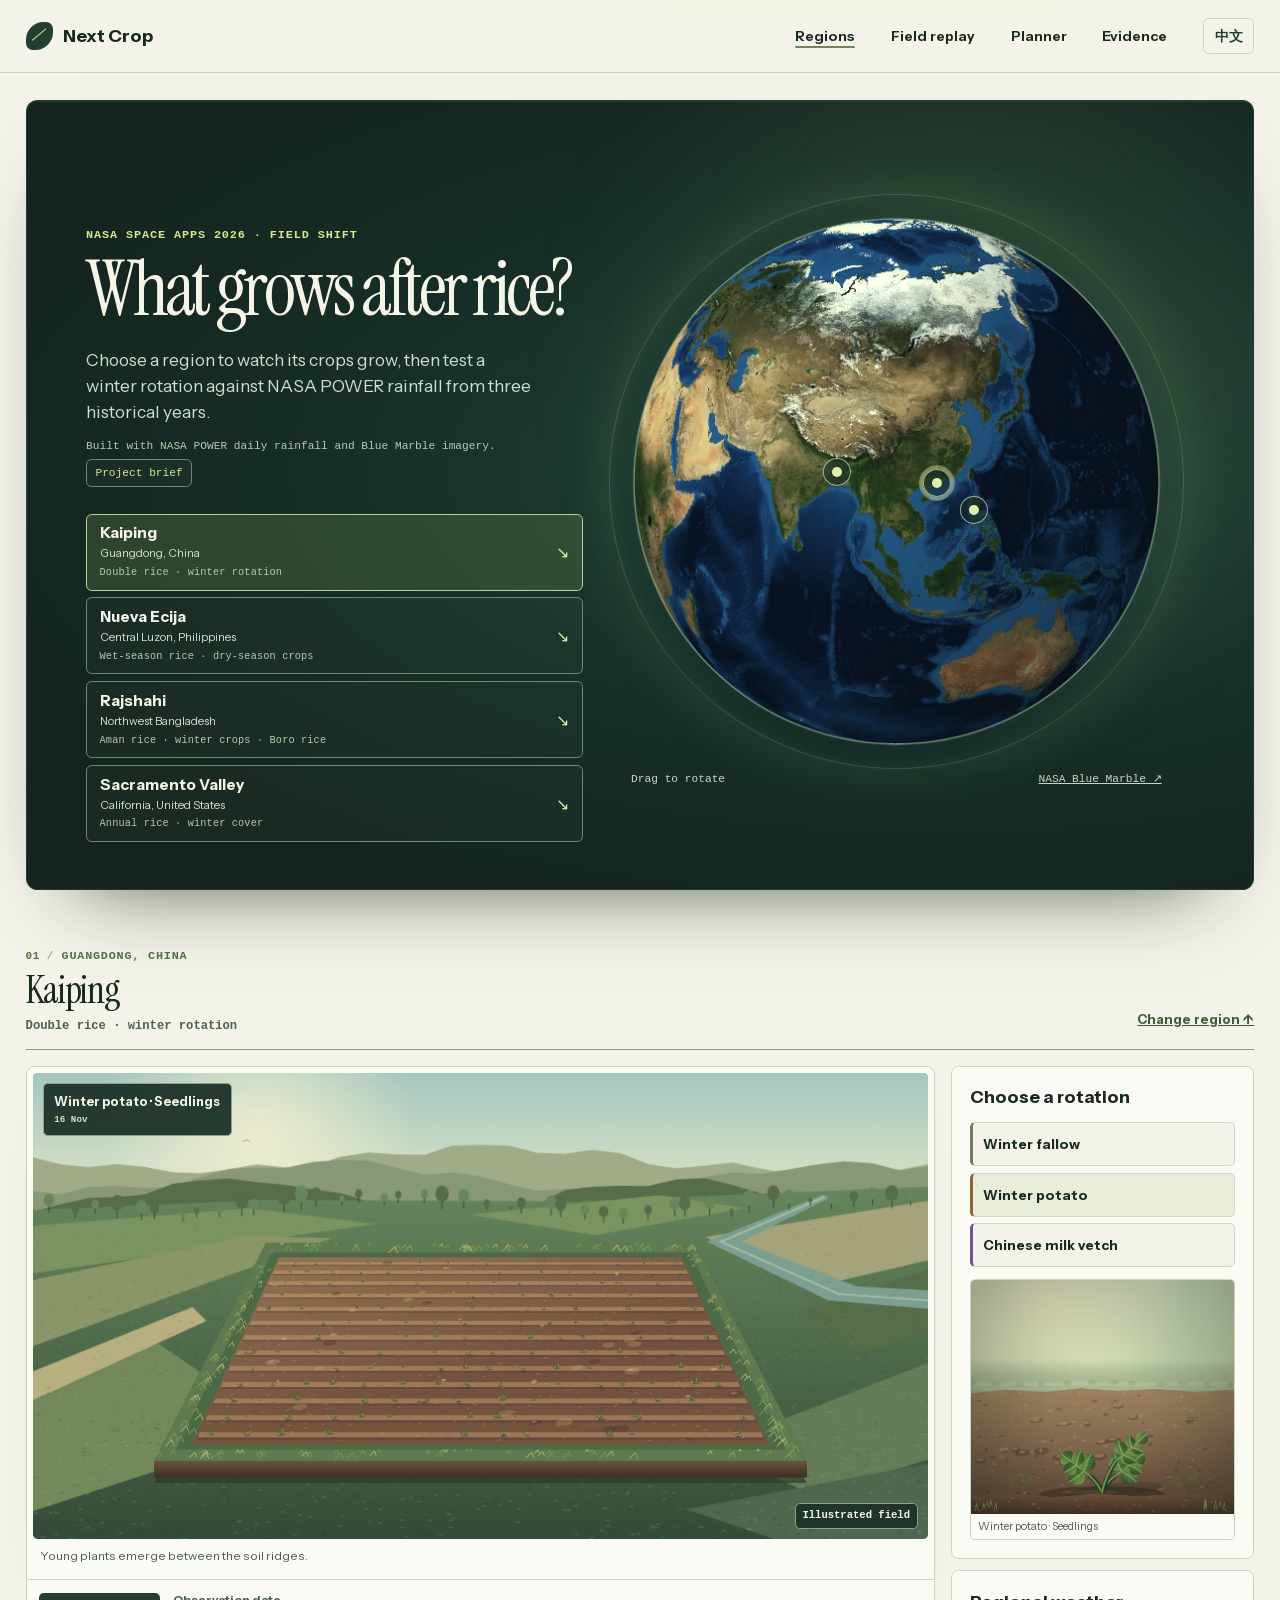
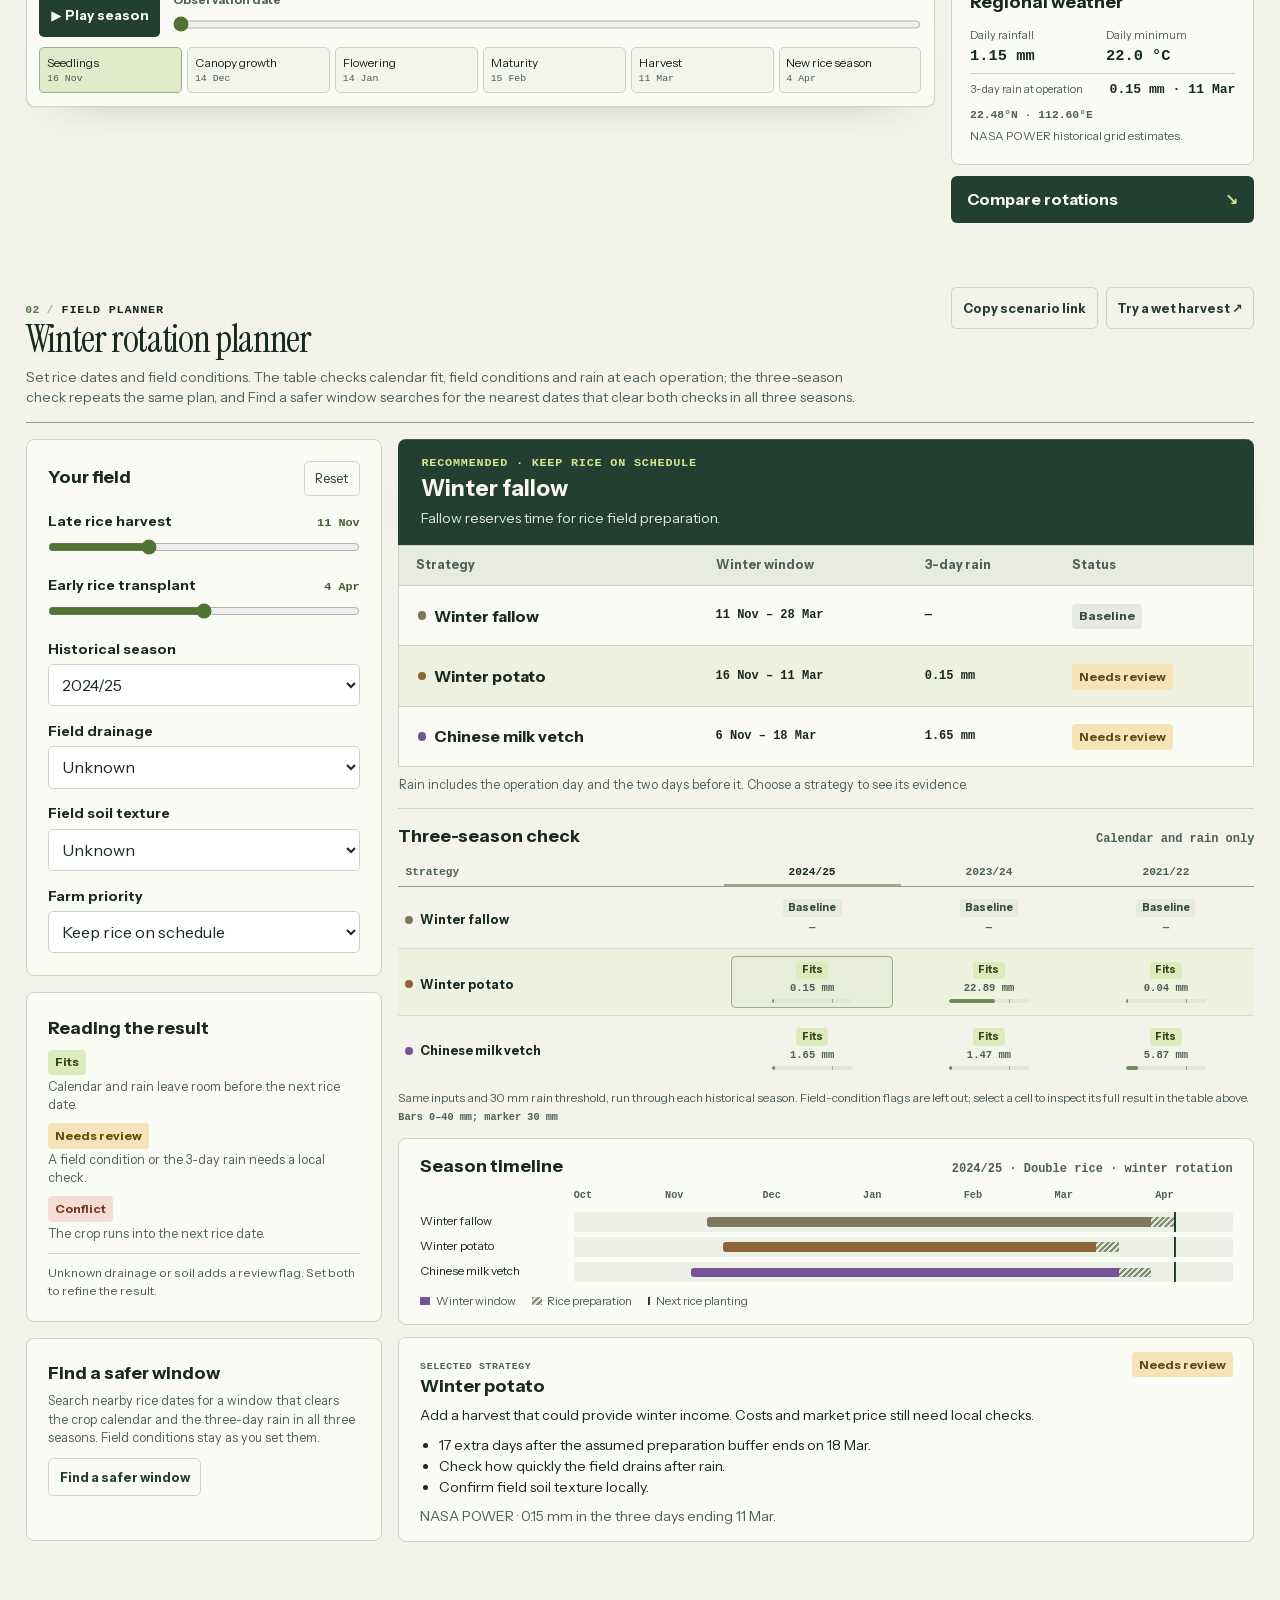
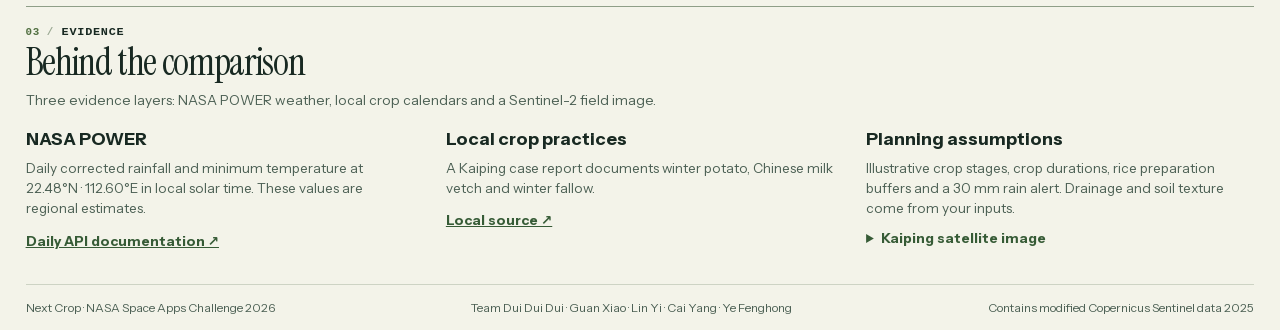
==== index.html @ e2e2db2a "Polish default motion, deep links and share metadata" ====
<!doctype html>
<html lang="en">
<head>
  <meta charset="utf-8">
  <meta name="viewport" content="width=device-width, initial-scale=1">
  <meta name="description" content="A field-level rice rotation planner for four landscapes. Compare winter crops, replay the field and find a safer rice-date window with NASA POWER rainfall across three seasons.">
  <meta name="theme-color" content="#142a22">
  <link rel="canonical" href="https://xxyouka.github.io/next-crop/">
  <meta property="og:type" content="website">
  <meta property="og:site_name" content="Next Crop">
  <meta property="og:title" content="Next Crop · What grows after rice?">
  <meta property="og:description" content="A field-level rice rotation planner for four landscapes, built with NASA POWER rainfall across three historical seasons.">
  <meta property="og:url" content="https://xxyouka.github.io/next-crop/">
  <meta property="og:image" content="https://xxyouka.github.io/next-crop/docs/hero.png">
  <meta property="og:image:width" content="1384">
  <meta property="og:image:height" content="803">
  <meta property="og:image:alt" content="Next Crop hero: a globe, four rice regions and a field-shift planner.">
  <meta name="twitter:card" content="summary_large_image">
  <meta name="twitter:title" content="Next Crop · What grows after rice?">
  <meta name="twitter:description" content="A field-level rice rotation planner built with NASA POWER rainfall for NASA Space Apps 2026.">
  <meta name="twitter:image" content="https://xxyouka.github.io/next-crop/docs/hero.png">
  <title>Next Crop · What grows after rice?</title>
  <link rel="icon" href="assets/favicon.svg" type="image/svg+xml">
  <link rel="preload" href="assets/fonts/instrument-sans.woff2" as="font" type="font/woff2" crossorigin>
  <link rel="preload" href="assets/fonts/instrument-serif.woff2" as="font" type="font/woff2" crossorigin>
  <link rel="stylesheet" href="styles.css?v=20261115d">
  <script defer src="assets/weather.js?v=20261115d"></script>
  <script defer src="assets/earth.js?v=20261115d"></script>
  <script defer src="sites.js?v=20261115d"></script>
  <script defer src="model.js?v=20261115d"></script>
  <script defer src="globe.js?v=20261115d"></script>
  <script defer src="plant-art.js?v=20261115d"></script>
  <script defer src="field-art.js?v=20261115d"></script>
  <script defer src="field.js?v=20261115d"></script>
  <script defer src="app.js?v=20261115d"></script>
</head>
<body>
  <a class="skip" href="#atlas" data-t="skip">Skip to the regions</a>
  <header class="top">
    <div class="shell top-inner">
      <a class="brand" href="#atlas"><span class="brand-mark" aria-hidden="true"></span><span data-t="brand">Next Crop</span></a>
      <nav aria-label="Page">
        <span class="nav-marker" aria-hidden="true"></span>
        <a href="#atlas" data-t="atlas">Regions</a>
        <a href="#field" data-t="fieldNav">Field replay</a>
        <a href="#planner" data-t="planner">Planner</a>
        <a href="#evidence" data-t="evidence">Evidence</a>
        <button type="button" id="language" lang="zh-Hans">中文</button>
      </nav>
    </div>
    <span id="scroll-progress" class="scroll-progress" aria-hidden="true"></span>
  </header>
  <main class="shell">
    <section id="atlas" class="atlas" aria-labelledby="page-title" tabindex="-1">
      <div class="atlas-intro">
        <div>
          <p class="eyebrow atlas-kicker">NASA Space Apps 2026 · Field Shift</p>
          <h1 id="page-title" data-t="headline" tabindex="-1">What grows after rice?</h1>
          <p class="intro" data-t="intro">Choose a region to watch its crops grow, then test a winter rotation against NASA POWER rainfall from three historical years.</p>
          <p class="atlas-source"><span data-t="builtWith">Built with NASA POWER daily rainfall and Blue Marble imagery.</span><button type="button" class="text-link" id="brief-open" data-t="briefLink">Project brief</button></p>
        </div>
      </div>
      <figure class="globe-figure">
        <div class="globe-stage">
          <canvas id="globe" width="600" height="600" aria-hidden="true"></canvas>
          <div id="globe-pins"></div>
        </div>
        <figcaption><span data-t="drag">Drag to rotate</span><a href="https://science.nasa.gov/earth/earth-observatory/the-blue-marble-true-color-global-imagery-at-1km-resolution/" target="_blank" rel="noopener">NASA Blue Marble ↗</a></figcaption>
      </figure>
      <div class="atlas-places" id="site-list"></div>
    </section>

    <section id="field" class="field" aria-labelledby="field-title" tabindex="-1">
      <div class="section-heading field-heading">
        <div><p class="eyebrow field-eyebrow"><span class="section-num">01</span><span id="field-location"></span></p><h2 id="field-title" tabindex="-1"></h2><p class="field-system" id="field-system"></p></div>
        <a class="field-back" href="#atlas" data-t="backToAtlas">Change region ↑</a>
      </div>
      <div class="field-layout">
        <div class="field-main">
          <figure class="field-figure">
            <div class="field-view">
              <canvas id="field-art" width="1440" height="750" aria-hidden="true"></canvas>
              <div class="field-stage"><span id="field-stage"></span><time id="field-date"></time></div>
              <span class="field-illustration" data-t="illustration">Illustrated field</span>
            </div>
            <figcaption id="field-caption"></figcaption>
          </figure>
          <div class="field-controls">
            <div class="replay-controls">
              <button type="button" class="play" id="field-play"></button>
              <div class="scrub">
                <label for="field-day" data-t="observe">Observation date</label>
                <input id="field-day" type="range" min="0" max="100" value="0">
              </div>
            </div>
            <div class="field-stages" id="field-stages" role="group" aria-label="Growth stages"></div>
          </div>
        </div>
        <aside class="field-sidebar">
          <div class="field-options">
            <h3 data-t="chooseCrop">Choose a rotation</h3>
            <div id="field-crops" class="field-crops"></div>
            <figure class="crop-closeup">
              <canvas id="crop-art" width="480" height="426" aria-hidden="true"></canvas>
              <figcaption id="closeup-caption">Crop close-up</figcaption>
            </figure>
          </div>
          <div class="field-observation">
            <h3 data-t="observation">Regional weather</h3>
            <dl>
              <div><dt data-t="observedRain">Daily rainfall</dt><dd id="field-rain"></dd></div>
              <div><dt data-t="observedTemp">Daily minimum</dt><dd id="field-temp"></dd></div>
              <div class="window-row"><dt data-t="operationRain">3-day rain at operation</dt><dd id="field-window-rain"></dd></div>
            </dl>
            <p id="field-coordinates"></p>
            <p data-t="weatherScale">NASA POWER historical grid estimates.</p>
          </div>
          <a class="primary" href="#planner"><span data-t="start">Compare rotations</span><span aria-hidden="true">↘</span></a>
        </aside>
      </div>
    </section>

    <section id="planner" class="workspace" aria-labelledby="planner-title" tabindex="-1">
      <div class="section-heading">
        <div>
          <p class="eyebrow section-index"><span class="section-num">02</span><span data-t="plannerSection">Field planner</span></p>
          <h2 id="planner-title" data-t="workspace" tabindex="-1">Winter rotation planner</h2>
          <p class="section-lede" data-t="plannerLede">Set rice dates and field conditions. The table checks calendar fit, field conditions and rain at each operation; the three-season check repeats the same plan, and Find a safer window searches for the nearest dates that clear both checks in all three seasons.</p>
        </div>
        <div class="heading-actions">
          <button class="quiet" type="button" id="copy-link" data-t="copyLink">Copy scenario link</button>
          <button class="quiet demo" type="button" id="wet-demo" data-t="wetDemo">Try a wet harvest ↗</button>
        </div>
        <p id="copy-status" class="visually-hidden" role="status" aria-live="polite"></p>
      </div>
      <div class="planner-grid">
        <div class="settings-column">
          <form id="field-settings" class="settings">
            <div class="settings-head"><h3 data-t="inputs">Your field</h3><button class="quiet" type="reset" data-t="reset">Reset</button></div>
            <label for="harvest" class="range-label"><span id="harvest-label">Late rice harvest</span><output id="harvest-value" for="harvest"></output></label>
            <input type="range" id="harvest" min="0" max="35" value="11">
            <label for="transplant" class="range-label"><span id="transplant-label">Early rice transplant</span><output id="transplant-value" for="transplant"></output></label>
            <input type="range" id="transplant" min="0" max="30" value="15">
            <label for="season" data-t="season">Historical season</label>
            <select id="season"><option value="2024">2024/25</option><option value="2023">2023/24</option><option value="2021">2021/22</option></select>
            <label for="drainage" data-t="drainage">Field drainage</label>
            <select id="drainage"><option value="unknown" data-t="unknown">Unknown</option><option value="good" data-t="good">Drains well</option><option value="poor" data-t="poor">Water tends to pool</option></select>
            <label for="soil" data-t="soil">Field soil texture</label>
            <select id="soil"><option value="unknown" data-t="unknown">Unknown</option><option value="loam" data-t="loam">Loamy</option><option value="sand" data-t="sand">Sandy</option><option value="clay" data-t="clay">Heavy clay</option></select>
            <label for="priority" data-t="priority">Farm priority</label>
            <select id="priority"><option value="rice" data-t="keepRice">Keep rice on schedule</option><option value="income" data-t="income">Explore winter income</option><option value="cover" data-t="cover">Keep soil covered</option></select>
          </form>
          <aside class="reading-guide" aria-labelledby="reading-guide-title">
            <h3 id="reading-guide-title" data-t="readingGuide">Reading the result</h3>
            <dl>
              <div><dt><span class="status" data-state="fits" data-t="fitsShort">Fits</span></dt><dd data-t="guideFits">Calendar and rain leave room before the next rice date.</dd></div>
              <div><dt><span class="status" data-state="review" data-t="review">Needs review</span></dt><dd data-t="guideReview">A field condition or the 3-day rain needs a local check.</dd></div>
              <div><dt><span class="status" data-state="conflict" data-t="conflictShort">Conflict</span></dt><dd data-t="guideConflict">The crop runs into the next rice date.</dd></div>
            </dl>
            <p data-t="guideNote">Unknown drainage or soil adds a review flag. Set both to refine the result.</p>
          </aside>
          <aside class="field-shift" aria-labelledby="shift-title">
            <h3 id="shift-title" data-t="shiftTitle">Find a safer window</h3>
            <p data-t="shiftNote">Search nearby rice dates for a window that clears the crop calendar and the three-day rain in all three seasons. Field conditions stay as you set them.</p>
            <div class="shift-actions">
              <button class="quiet" type="button" id="find-shift" data-t="findShift">Find a safer window</button>
              <button class="quiet" type="button" id="apply-shift" data-t="applyShift" hidden>Apply this window</button>
            </div>
            <div id="shift-compare" class="shift-compare" hidden>
              <div>
                <span data-t="shiftNow">Now · harvest</span>
                <strong id="shift-now-date"></strong>
                <small id="shift-now-rain"></small>
              </div>
              <span class="shift-arrow" aria-hidden="true">→</span>
              <div class="shift-next">
                <span data-t="shiftSafer">Safer · harvest</span>
                <strong id="shift-new-date"></strong>
                <small id="shift-new-rain"></small>
              </div>
            </div>
            <p id="shift-status" class="shift-status" role="status" aria-live="polite"></p>
          </aside>
        </div>

        <div class="results">
          <div class="summary" aria-live="polite" aria-atomic="true">
            <p id="summary-label" class="eyebrow"></p><p id="summary-title"></p><p id="summary-detail"></p>
          </div>
          <div class="table-scroll" tabindex="0" role="region" aria-labelledby="comparison-title">
            <table>
              <caption id="comparison-title" class="visually-hidden" data-t="compare">Winter rotation comparison</caption>
              <thead><tr>
                <th scope="col" data-t="strategy">Strategy</th>
                <th scope="col" data-t="window">Winter window</th>
                <th scope="col" data-t="rainHead">3-day rain</th>
                <th scope="col" data-t="status">Status</th>
              </tr></thead>
              <tbody id="comparison"></tbody>
            </table>
          </div>
          <p class="table-note" data-t="rainNote">Rain includes the operation day and the two days before it. Choose a strategy to see its evidence.</p>
          <section class="season-check">
            <div class="detail-head"><h3 id="season-check-title" data-t="seasonCheck">Three-season check</h3><span class="section-context" data-t="seasonCheckContext">Calendar and rain only</span></div>
            <div class="table-scroll season-scroll" tabindex="0" role="region" aria-labelledby="season-check-title">
              <table class="season-table">
                <caption class="visually-hidden" data-t="seasonCaption">Same plan in each historical season</caption>
                <thead id="season-head"></thead>
                <tbody id="season-body"></tbody>
              </table>
            </div>
            <p class="season-note" data-t="seasonCheckNote">Same inputs and 30 mm rain threshold, run through each historical season. Field-condition flags are left out; select a cell to inspect its full result in the table above.</p>
            <p class="season-scale" data-t="seasonScale">Bars 0–40 mm; marker 30 mm</p>
          </section>
          <section class="timeline" aria-labelledby="timeline-title">
            <div class="detail-head"><h3 id="timeline-title" data-t="timeline">Season timeline</h3><span id="rotation-context" class="section-context"></span></div>
            <div class="timeline-rows" id="timeline-rows" aria-hidden="true"></div>
            <div class="timeline-legend" aria-hidden="true"><span data-t="cropWindow">Winter window</span><span data-t="prepWindow">Rice preparation</span><span data-t="riceMarker">Next rice planting</span></div>
          </section>
          <article class="detail" id="strategy-detail" aria-labelledby="detail-title">
            <div class="detail-head"><div class="detail-title-group"><p class="detail-kicker" data-t="selectedStrategy">Selected strategy</p><h3 id="detail-title"></h3></div><span id="detail-tag" class="status"></span></div>
            <p id="detail-benefit"></p>
            <ul id="detail-reasons"></ul>
            <p id="detail-rain"></p>
          </article>
        </div>
      </div>
    </section>

    <section class="sources" id="evidence" aria-labelledby="evidence-title" tabindex="-1">
      <p class="eyebrow section-index"><span class="section-num">03</span><span data-t="evidenceSection">Evidence</span></p>
      <h2 id="evidence-title" data-t="behind" tabindex="-1">Behind the comparison</h2>
      <p class="section-lede" data-t="evidenceLede">Three evidence layers: NASA POWER weather, local crop calendars and a Sentinel-2 field image.</p>
      <div class="source-grid">
        <div><h3 data-t="sourceWeather">NASA POWER</h3><p id="source-weather"></p><a href="https://power.larc.nasa.gov/docs/services/api/temporal/daily/" target="_blank" rel="noopener" data-t="powerLink">Daily API documentation ↗</a></div>
        <div><h3 data-t="sourceLocal">Local crop practices</h3><p id="source-local"></p><a id="source-link" target="_blank" rel="noopener" data-t="localLink">Local source ↗</a></div>
        <div><h3 data-t="sourceRules">Planning assumptions</h3><p data-t="sourceRulesDesc">Illustrative crop stages, crop durations, rice preparation buffers and a 30 mm rain alert. Drainage and soil texture come from your inputs.</p><details id="kaiping-image"><summary data-t="viewImage">Kaiping satellite image</summary>
          <img src="assets/kaiping.webp" width="1080" height="850" alt="Sentinel-2A true-colour image of agricultural fields near Kaiping, January 2025." loading="lazy">
          <a href="https://earth-search.aws.element84.com/v1/collections/sentinel-2-l2a/items/S2A_49QFE_20250103_0_L2A" target="_blank" rel="noopener" data-t="imageLink">Sentinel-2A image record ↗</a>
        </details></div>
      </div>
    </section>
  </main>
  <footer class="shell footer"><span data-t="footer">Next Crop · NASA Space Apps Challenge 2026</span><span class="footer-team">Team Dui Dui Dui · Guan Xiao · Lin Yi · Cai Yang · Ye Fenghong</span><span>Contains modified Copernicus Sentinel data 2025</span></footer>
  <dialog id="brief" class="brief" aria-labelledby="brief-title">
    <div class="brief-inner">
      <div class="brief-head">
        <p class="eyebrow" data-t="briefKicker">NASA Space Apps 2026 · Field Shift</p>
        <button type="button" class="brief-close" id="brief-close"><span aria-hidden="true">×</span><span class="visually-hidden" data-t="briefClose">Close</span></button>
      </div>
      <h2 id="brief-title" data-t="briefTitle">Plan the weeks after rice</h2>
      <p class="brief-lede" data-t="briefLede">Rice farmers have a narrow window between harvest and the next transplant. Next Crop tests whether a winter crop fits — and whether the weather at its operation date cooperates.</p>
      <p class="brief-team">Team Dui Dui Dui · Guan Xiao · Lin Yi · Cai Yang · Ye Fenghong</p>
      <div class="brief-stats">
        <div class="brief-stat"><strong data-t="briefStatRegions">4</strong><span data-t="briefRegions">rice regions</span></div>
        <div class="brief-stat"><strong data-t="briefStatCrops">7</strong><span data-t="briefCrops">winter crops</span></div>
        <div class="brief-stat"><strong data-t="briefStatSeasons">3</strong><span data-t="briefSeasons">NASA POWER seasons</span></div>
        <div class="brief-stat"><strong data-t="briefStatDays">3,760</strong><span data-t="briefDays">daily weather records</span></div>
      </div>
      <div class="brief-grid">
        <section><h3 data-t="briefProblemTitle">The problem</h3><p data-t="briefProblem">A late rice harvest, a wet operation day or an unknown field can turn a good rotation into a missed rice season.</p></section>
        <section><h3 data-t="briefApproachTitle">What we built</h3><p data-t="briefApproach">Pick one of four rice landscapes, replay the crop, compare rotations, then test the same plan against three NASA POWER seasons. A field-shift search finds the nearest rice-date window that clears both checks in all three seasons.</p></section>
        <section><h3 data-t="briefDataTitle">NASA data</h3><p data-t="briefData">NASA POWER daily corrected precipitation and minimum temperature; NASA Blue Marble imagery; a Copernicus Sentinel-2 context image.</p></section>
      </div>
      <section class="brief-method"><h3 data-t="briefMethodTitle">Method and limits</h3><p data-t="briefMethod">Local crop calendars come from cited extension and research sources. The planner uses a three-day rain window around each operation, an illustrative 30 mm review threshold, and fixed crop durations and stages. Weather is a regional grid estimate, not a field sensor; check locally before planting.</p></section>
      <section class="brief-demo"><h3 data-t="briefDemoTitle">Try it in 30 seconds</h3><ol>
        <li data-t="briefDemo1">Start with Kaiping and winter potato in 2024/25.</li>
        <li data-t="briefDemo2">Select Try a wet harvest: the plan switches to 2023/24, the field jumps to 11 March 2024, and the three-day total is 39.34 mm.</li>
        <li data-t="briefDemo3">Switch the season to 2024/25: the corresponding operation falls to 0.59 mm.</li>
        <li data-t="briefDemo4">Open the three-season check and click 2023/24 to see the wet window.</li>
        <li data-t="briefDemo5">After the wet result, open Find a safer window: the nearest robust window moves the harvest one day earlier and clears all three seasons.</li>
      </ol></section>
      <div class="brief-actions">
        <button type="button" class="primary" id="brief-demo-start" data-t="briefStart">Run the wet-harvest demo</button>
        <a class="quiet" href="docs/Next-Crop-Demo-Deck.pdf" target="_blank" rel="noopener" data-t="briefDeck">7-slide demo (PDF)</a>
        <a class="quiet" href="docs/Next-Crop-Judge-Brief.pdf" target="_blank" rel="noopener" data-t="briefPdf">One-page brief (PDF)</a>
        <button type="button" class="quiet" id="brief-close-2" data-t="briefClose">Close</button>
      </div>
    </div>
  </dialog>
</body>
</html>
---- styles.css ----
@font-face {
  font-family: "Instrument Sans";
  src: url("assets/fonts/instrument-sans.woff2") format("woff2");
  font-weight: 400 700;
  font-style: normal;
  font-display: swap;
}
@font-face {
  font-family: "Instrument Serif";
  src: url("assets/fonts/instrument-serif.woff2") format("woff2");
  font-weight: 400;
  font-style: normal;
  font-display: swap;
}
:root {
  color-scheme: light;
  --paper: #f3f3e9;
  --white: #fbfbf5;
  --ink: #182922;
  --muted: #4c6054;
  --line: #cdd3c4;
  --pine: #233f31;
  --leaf: #d7e78d;
  --sans: "Instrument Sans", "Avenir Next", "PingFang SC", system-ui, sans-serif;
  --serif: "Instrument Serif", "Iowan Old Style", "Songti SC", Georgia, serif;
  --mono: "IBM Plex Mono", "SF Mono", ui-monospace, monospace;
}
*, *::before, *::after { box-sizing: border-box; }
html { scroll-padding-block-start: 5.5rem; scroll-behavior: smooth; scrollbar-color: #9bad85 var(--paper); scrollbar-width: thin; }
::selection { background: #d7e78d; color: var(--ink); }
body {
  margin: 0;
  background:
    radial-gradient(72rem 34rem at 68% -8%, #fbfbf2 0%, transparent 62%),
    var(--paper);
  color: var(--ink);
  font: 1rem/1.5 var(--sans);
  font-kerning: normal;
}
body::after {
  content: "";
  position: fixed;
  inset: 0;
  z-index: 3;
  pointer-events: none;
  opacity: .034;
  mix-blend-mode: soft-light;
  background-image: url("data:image/svg+xml,%3Csvg xmlns='http://www.w3.org/2000/svg' width='160' height='160'%3E%3Cfilter id='n'%3E%3CfeTurbulence type='fractalNoise' baseFrequency='.82' numOctaves='2' stitchTiles='stitch'/%3E%3C/filter%3E%3Crect width='100%25' height='100%25' filter='url(%23n)' opacity='.55'/%3E%3C/svg%3E");
  background-size: 160px 160px;
  background-repeat: repeat;
}
button, select, input { font: inherit; }
a { color: inherit; }
button { cursor: pointer; }
button, a, input, select, [tabindex]:focus-visible { outline-offset: 4px; }
:focus-visible { outline: 2px solid #4c661c; }
.place-button, .globe-pin, .field-crop, .field-stages button, .strategy-button, .season-cell, .quiet, .play, .primary, #language {
  transition: background-color .18s ease, border-color .18s ease, color .18s ease, box-shadow .18s ease;
}
@keyframes settle { from { translate: 0 12px; } to { translate: 0 0; } }
@keyframes globe-settle { from { translate: 0 10px; scale: .988; } to { translate: 0 0; scale: 1; } }
@keyframes halo-breathe { 0%, 100% { opacity: .82; scale: 1; } 50% { opacity: 1; scale: 1.012; } }
@keyframes hero-glow { from { translate: 0 0; scale: 1; } to { translate: -8% 6%; scale: 1.08; } }
.atlas-kicker, .atlas h1, .atlas-lede, .atlas-source, .atlas-intro .primary { animation: settle .6s cubic-bezier(.2,.75,.2,1) both; }
.atlas h1 { animation-delay: .04s; }
.atlas-lede { animation-delay: .08s; }
.atlas-source { animation-delay: .12s; }
.atlas-intro .primary { animation-delay: .16s; }
.atlas-places .place-button { animation: settle .55s cubic-bezier(.2,.75,.2,1) both; }
.atlas-places .place-button:nth-child(2) { animation-delay: .06s; }
.atlas-places .place-button:nth-child(3) { animation-delay: .12s; }
.atlas-places .place-button:nth-child(4) { animation-delay: .18s; }
.globe-stage { animation: globe-settle .7s cubic-bezier(.2,.75,.2,1) both; }
.globe-stage::before { animation: halo-breathe 7s ease-in-out infinite; }
.reveal { opacity: 0; translate: 0 12px; transition: opacity .55s ease, translate .55s cubic-bezier(.2,.75,.2,1); }
.reveal.is-revealed { opacity: 1; translate: 0 0; }
.field-main.reveal, .settings.reveal { transition-delay: .04s; }
.field-sidebar.reveal, .results.reveal { transition-delay: .12s; }
.source-grid.reveal { transition-delay: .08s; }
.field.site-change .field-main, .field.site-change .field-sidebar { animation: field-change .5s cubic-bezier(.2,.75,.2,1) both; }
.field.arrived .field-heading, .workspace.arrived > .section-heading, .sources.arrived > h2 { animation: section-arrive .5s cubic-bezier(.2,.75,.2,1) both; }
.shift-compare:not([hidden]) > div { animation: compare-in .45s cubic-bezier(.2,.75,.2,1) both; }
.shift-compare:not([hidden]) .shift-next { animation-delay: .07s; }
@keyframes compare-in { from { opacity: 0; translate: 0 6px; } to { opacity: 1; translate: 0 0; } }
@keyframes field-change { from { opacity: .3; translate: 0 12px; } to { opacity: 1; translate: 0 0; } }
@keyframes section-arrive { from { opacity: .35; translate: 0 10px; } to { opacity: 1; translate: 0 0; } }
h1, h2, h3, p, figure { margin: 0; }
h2, h3 { text-wrap: balance; }
p { text-wrap: pretty; }
img { display: block; width: 100%; height: auto; }
.shell { width: min(calc(100% - clamp(2rem, 4vw, 5rem)), 128rem); margin-inline: auto; }
.skip, .visually-hidden { position: absolute; inline-size: 1px; block-size: 1px; clip-path: inset(50%); overflow: hidden; white-space: nowrap; }
.skip:focus { inset: .5rem auto auto .5rem; z-index: 5; inline-size: auto; block-size: auto; clip-path: none; background: white; padding: .6rem; }
.top { position: sticky; top: 0; z-index: 4; border-bottom: 1px solid var(--line); background: rgb(243 243 233 / 92%); backdrop-filter: blur(12px); }
.scroll-progress { position: absolute; inset: auto 0 -1px; block-size: 2px; background: var(--pine); opacity: .75; transform: scaleX(var(--progress, 0)); transform-origin: left center; pointer-events: none; }
.top-inner, nav, .brand { display: flex; align-items: center; }
.top-inner { min-height: 4.5rem; justify-content: space-between; gap: .75rem; }
.brand { gap: .65rem; text-decoration: none; font-size: 1.125rem; font-weight: 800; white-space: nowrap; }
.brand-mark { width: 1.7rem; height: 1.7rem; border-radius: 65% 25% 65% 25%; background: var(--pine); position: relative; }
.brand-mark::after { content: ""; position: absolute; inset: .72rem .28rem auto; height: 1px; background: var(--leaf); rotate: -40deg; }
nav { position: relative; gap: clamp(.55rem, 2.8vw, 2.35rem); font-size: .875rem; font-weight: 650; }
.nav-marker { position: absolute; inset-block-start: auto; inset-block-end: .38rem; inset-inline-start: 0; z-index: 0; block-size: 2px; inline-size: 0; border-radius: 999px; background: #6f8a58; translate: 0 0; pointer-events: none; }
nav a, #language { position: relative; z-index: 1; }
.nav-marker { transition: translate .26s cubic-bezier(.2,.75,.2,1), inline-size .26s cubic-bezier(.2,.75,.2,1); }
nav a { text-decoration: none; }
nav a:hover { text-decoration: underline; text-underline-offset: .28em; }
nav a[aria-current="location"] { color: var(--ink); }
#language, .quiet { color: var(--pine); background: transparent; border: 1px solid var(--line); border-radius: .35rem; padding: .43rem .66rem; }
#language:hover, .quiet:hover { background: #e9eddd; }

.eyebrow { font: 650 .74rem/1.4 var(--mono); letter-spacing: .065em; text-transform: uppercase; }
h1 { font: 500 clamp(3rem, 6vw, 7rem)/.98 var(--serif); letter-spacing: -.055em; text-wrap: balance; white-space: pre-line; }
:lang(zh-Hans) h1 { font-size: clamp(2.45rem, 5.25vw, 6rem); line-height: 1.13; letter-spacing: -.055em; }
.intro { max-width: 33rem; margin-top: 1.25rem; color: var(--muted); font-size: clamp(1rem, 1.35vw, 1.18rem); }
.primary { display: inline-flex; align-items: center; gap: 1.2rem; margin-top: 1.5rem; padding: .72rem 1rem; color: var(--white); background: var(--pine); border-radius: .38rem; text-decoration: none; font-weight: 680; }
.primary:hover { background: #365b3f; box-shadow: 0 10px 22px -16px #18292299; }
.primary span:last-child { color: var(--leaf); transition: translate .2s ease; }
.primary:hover span:last-child { translate: 3px -3px; }
figcaption { display: flex; justify-content: space-between; flex-wrap: wrap; gap: .15rem 1rem; padding: .54rem .42rem .15rem; color: var(--muted); font-size: .76rem; }
time { font-family: var(--mono); }

.workspace { padding-block: clamp(2.2rem, 5vw, 4.8rem) 0; }
.section-heading { display: flex; justify-content: space-between; align-items: baseline; flex-wrap: wrap; gap: .3rem 1rem; padding-bottom: .85rem; border-bottom: 1px solid #8e9e87; }
h2 { font: 500 clamp(1.9rem, 3vw, 3.3rem)/1.13 var(--serif); letter-spacing: -.035em; }
.section-context { color: var(--muted); font: 600 .75rem/1.4 var(--mono); }
.section-lede { max-width: 52rem; margin-top: .4rem; color: var(--muted); font-size: .86rem; line-height: 1.45; }
.planner-grid { display: grid; grid-template-columns: minmax(15rem, 1fr) minmax(0, 2.4fr); gap: 1rem; margin-top: 1rem; align-items: start; }
.settings, .results { min-width: 0; }
.settings-column { display: grid; align-content: start; gap: 1rem; min-width: 0; }
.settings { background: var(--white); border: 1px solid var(--line); border-radius: .5rem; padding: clamp(.9rem, 2vw, 1.35rem); display: grid; box-shadow: inset 0 1px 0 #ffffffb8; }
.reading-guide { background: var(--white); border: 1px solid var(--line); border-radius: .5rem; padding: clamp(.9rem, 2vw, 1.35rem); box-shadow: inset 0 1px 0 #ffffffb8; }
.reading-guide h3 { margin-bottom: .55rem; }
.reading-guide dl { display: grid; gap: .62rem; margin: 0; }
.reading-guide dl div { display: grid; gap: .18rem; }
.reading-guide dt { display: flex; }
.reading-guide dd { margin: 0; color: var(--muted); font-size: .78rem; line-height: 1.4; }
.reading-guide p { margin-top: .7rem; padding-top: .6rem; border-top: 1px solid var(--line); color: var(--muted); font-size: .76rem; line-height: 1.45; }
.field-shift { background: var(--white); border: 1px solid var(--line); border-radius: .5rem; padding: clamp(.9rem, 2vw, 1.35rem); box-shadow: inset 0 1px 0 #ffffffb8; }
.field-shift h3 { margin-bottom: .35rem; }
.field-shift p { color: var(--muted); font-size: .78rem; line-height: 1.45; }
.shift-actions { display: flex; flex-wrap: wrap; gap: .45rem; margin-top: .7rem; }
.shift-actions .quiet { min-height: 2.4rem; font-weight: 700; }
.shift-compare { display: grid; grid-template-columns: 1fr auto 1fr; gap: .38rem; align-items: stretch; margin-top: .65rem; }
.shift-compare > div { min-width: 0; padding: .42rem .5rem; border: 1px solid var(--line); border-radius: .3rem; background: var(--paper); }
.shift-compare > .shift-next { border-color: #a9bd83; background: #edf1dd; }
.shift-compare span { display: block; color: var(--muted); font: 700 .6rem/1.3 var(--mono); letter-spacing: .06em; text-transform: uppercase; }
.shift-compare strong { display: block; margin-top: .18rem; font: 500 1.05rem/1.15 var(--serif); letter-spacing: -.02em; }
.shift-compare small { display: block; margin-top: .18rem; color: var(--muted); font: 600 .64rem/1.3 var(--mono); }
.shift-arrow { align-self: center; color: #7a8c74; font: 700 1rem/1 var(--mono); }
.shift-status { margin-top: .55rem; min-height: 1.1em; font-size: .78rem; line-height: 1.45; }
.shift-status[data-state="fits"] { color: #3f5f2a; }
.shift-status[data-state="review"] { color: #8a5a1f; }
.settings-head, .range-label, .detail-head { display: flex; justify-content: space-between; align-items: baseline; flex-wrap: wrap; gap: .28rem .55rem; }
h3 { font-weight: 740; font-size: 1.1rem; }
.quiet { font-size: .8rem; min-height: 2.1rem; }
.settings label { font-size: .88rem; font-weight: 675; margin-top: .92rem; }
output { font: 700 .74rem/1.4 var(--mono); color: #425e31; }
.settings input { width: 100%; accent-color: #527432; margin: .15rem 0 0; min-height: 1.6rem; cursor: pointer; }
.settings select { width: 100%; margin-top: .26rem; min-height: 2.65rem; border: 1px solid var(--line); border-radius: .3rem; background: white; color: var(--ink); padding: .35rem .55rem; }
.summary { background: var(--pine); color: #f8f8ec; padding: 1rem clamp(.9rem, 2.2vw, 1.45rem); border-radius: .5rem .5rem 0 0; box-shadow: inset 0 1px 0 rgb(255 255 255 / .12), 0 18px 36px -30px rgb(24 41 34 / .55); }
.summary .eyebrow { color: var(--leaf); }
#summary-title { margin-top: .22rem; font-size: clamp(1.13rem, 1.75vw, 1.5rem); font-weight: 700; line-height: 1.2; }
#summary-detail { color: #e1eadc; margin-top: .4rem; font-size: .88rem; }
.table-scroll { overflow: auto; border: 1px solid var(--line); background: var(--white); }
table { width: 100%; border-collapse: collapse; text-align: left; }
thead { background: #e8ecdf; color: var(--muted); }
th, td { padding: .63rem clamp(.55rem, 1.4vw, 1.05rem); vertical-align: middle; border-bottom: 1px solid var(--line); }
thead th { white-space: nowrap; font-size: .78rem; }
tbody tr:last-child :is(th, td) { border-bottom: 0; }
tbody tr[data-active="true"] { background: #edf1dd; }
.strategy-button { min-height: 2.45rem; text-align: left; display: flex; gap: .45rem; align-items: center; padding: .2rem .1rem; color: var(--ink); background: transparent; border: 0; white-space: nowrap; font-weight: 760; }
.strategy-button:hover { text-decoration: underline; }
.swatch { flex: 0 0 .55rem; width: .55rem; height: .55rem; border-radius: 50%; background: var(--swatch); }
.window-cell, .rain-cell { white-space: nowrap; font: 550 .75rem/1.4 var(--mono); }
.status { display: inline-block; background: #e5e9e2; color: #35493c; border-radius: .25rem; padding: .23rem .43rem; font-size: .76rem; font-weight: 730; white-space: nowrap; }
.status[data-state="fits"] { background: #dceabc; color: #33471c; }
.status[data-state="review"] { background: #f4e4b8; color: #614810; }
.status[data-state="conflict"] { background: #f4ddd3; color: #763723; }
.status[data-state="wet"] { background: #dce9ef; color: #24495a; }
.status[data-state="nodata"] { background: #e7e7e1; color: #5b6158; }
.table-note { color: var(--muted); font-size: .78rem; padding: .55rem .05rem .85rem; }
.detail { background: var(--white); border: 1px solid var(--line); border-radius: .5rem; padding: .9rem clamp(.75rem, 2vw, 1.3rem); font-size: .88rem; box-shadow: inset 0 1px 0 #ffffffb8; }
.detail h3 { margin-bottom: .35rem; }
.detail ul { margin: .5rem 0; padding-inline-start: 1.2rem; }
#detail-rain { color: var(--muted); }
#detail-rain:empty { display: none; }
.sources { margin-top: clamp(2.2rem, 5vw, 4.5rem); border-top: 1px solid #8e9e87; padding-block: 1.05rem 2rem; }
.source-grid { display: grid; grid-template-columns: repeat(3, minmax(0, 1fr)); gap: 1rem 2rem; margin-top: 1rem; }
.source-grid p, .source-grid a { font-size: .85rem; }
.source-grid p { margin-block: .3rem .55rem; color: var(--muted); }
.source-grid a { font-weight: 700; color: #365b36; }
.footer { border-top: 1px solid var(--line); color: var(--muted); font-size: .75rem; padding-block: .9rem; display: flex; flex-wrap: wrap; justify-content: space-between; align-items: center; gap: .45rem 1rem; }
body.dialog-open { overflow: hidden; }
.brief {
  width: min(54rem, calc(100% - 2rem));
  max-height: min(52rem, 88vh);
  margin: auto;
  padding: 0;
  overflow: auto;
  border: 0;
  border-radius: .65rem;
  background: var(--paper);
  color: var(--ink);
  box-shadow: 0 2rem 6rem #0b171266;
}
.brief::backdrop { background: #0b1712b8; backdrop-filter: blur(4px); }
.brief-inner { padding: clamp(1.2rem, 3vw, 2.2rem); }
.brief-head { display: flex; justify-content: space-between; align-items: start; gap: 1rem; }
.brief-close { flex: none; width: 2.5rem; height: 2.5rem; padding: 0; border: 1px solid var(--line); border-radius: 50%; background: var(--white); color: var(--ink); font-size: 1.45rem; line-height: 1; }
.brief-close:hover { background: #e9eddd; }
.brief h2 { margin: .35rem 0 .75rem; font: 500 clamp(2rem, 4vw, 3.2rem)/1.05 var(--serif); letter-spacing: -.04em; }
.brief-lede { max-width: 44rem; color: var(--muted); font-size: .95rem; }
.brief-team { margin-top: .45rem; color: var(--muted); font: 600 .68rem/1.4 var(--mono); letter-spacing: .03em; }
.brief-stats { display: grid; grid-template-columns: repeat(4, minmax(0, 1fr)); gap: .5rem; margin: 1.2rem 0; padding-block: .8rem; border-block: 1px solid var(--line); }
.brief-stat strong { display: block; font: 500 2.1rem/1 var(--serif); letter-spacing: -.03em; }
.brief-stat span { display: block; margin-top: .2rem; color: var(--muted); font: 600 .68rem/1.3 var(--mono); }
.brief-grid { display: grid; grid-template-columns: repeat(3, minmax(0, 1fr)); gap: 1rem 1.4rem; }
.brief h3 { margin-bottom: .25rem; font-size: .95rem; }
.brief p, .brief li { color: var(--muted); font-size: .84rem; line-height: 1.55; }
.brief-method, .brief-demo { margin-top: 1rem; padding-top: .9rem; border-top: 1px solid var(--line); }
.brief-demo ol { margin: .4rem 0 0; padding-inline-start: 1.2rem; }
.brief-demo li { margin-bottom: .25rem; }
.brief-actions {
  position: sticky;
  bottom: 0;
  z-index: 2;
  display: flex;
  flex-wrap: wrap;
  gap: .6rem;
  margin-top: .8rem;
  padding-block: .8rem .2rem;
  background: var(--paper);
  border-top: 1px solid var(--line);
}
.brief-actions .primary { margin-top: 0; border: 0; }
.brief-actions a.quiet { display: inline-flex; align-items: center; min-height: 2.65rem; text-decoration: none; }
@media (max-width: 34rem) {
  .brief { width: calc(100% - 1rem); max-height: 92vh; }
  .brief-inner { padding: 1rem; }
  .brief h2 { font-size: 2rem; }
  .brief-stats { grid-template-columns: repeat(2, minmax(0, 1fr)); }
  .brief-grid { grid-template-columns: 1fr; }
}
@media (max-width: 60rem) {
  .planner-grid { grid-template-columns: minmax(13rem, .8fr) minmax(0, 1.65fr); }
}
@media (max-width: 48rem) {
  .planner-grid { grid-template-columns: minmax(0, 1fr); }
}
@media (max-width: 34rem) {
  .shell { width: calc(100% - 1.75rem); }
  .top-inner { min-height: 3.8rem; }
  .brand { font-size: .98rem; gap: .4rem; }
  .brand-mark { width: 1.4rem; height: 1.4rem; }
  .brand-mark::after { inset-block-start: .59rem; }
  nav { font-size: .78rem; }
  #language { padding: .35rem .45rem; }
  .source-grid { grid-template-columns: 1fr; }
}

.heading-actions { display: flex; flex-wrap: wrap; align-items: center; gap: .5rem; margin-inline-start: auto; }
.heading-actions .quiet { min-height: 2.65rem; font-weight: 700; }
.heading-actions .demo { margin-inline-start: 0; }
.demo { min-height: 2.65rem; font-weight: 700; margin-inline-start: auto; }
.season-check { border-top: 1px solid var(--line); padding-top: .85rem; margin-bottom: .85rem; }
.season-check .detail-head { align-items: baseline; }
.season-scroll { margin-top: .55rem; border: 0; background: transparent; }
.season-table { width: 100%; border-collapse: collapse; }
.season-table th, .season-table td { padding: .42rem .45rem; }
.season-table thead { background: transparent; }
.season-table thead th { font: 700 .7rem/1.3 var(--mono); color: var(--muted); text-align: left; white-space: nowrap; border-bottom: 1px solid #8e9e87; }
.season-table thead th:not(:first-child) { text-align: center; }
.season-table thead th[data-active="true"] { color: var(--ink); box-shadow: inset 0 -2px 0 #9bad85; }
.season-table tbody th { text-align: left; font-weight: 400; }
.season-table td { text-align: center; }
.season-table tbody th, .season-table tbody td { border-bottom: 1px solid #d8ddcf; }
.season-table tbody tr[data-active="true"] { background: #edf1dd; }
.season-name { display: inline-flex; align-items: center; gap: .42rem; font-size: .78rem; font-weight: 720; line-height: 1.25; }
.season-name .swatch { flex: 0 0 .5rem; width: .5rem; height: .5rem; }
.season-cell { width: 100%; min-height: 3rem; display: grid; justify-items: center; gap: .16rem; padding: .28rem .2rem; background: transparent; border: 1px solid transparent; border-radius: .28rem; }
.season-cell:hover { background: #f0f3e7; }
.season-cell[data-active="true"] { background: #e8edda; border-color: #9bad85; }
.season-cell .status { white-space: normal; font-size: .66rem; line-height: 1.2; padding: .16rem .34rem; }
.season-rain { font: 600 .66rem/1.2 var(--mono); color: var(--muted); white-space: nowrap; }
.season-bar { position: relative; inline-size: min(100%, 5rem); block-size: 4px; margin-top: .12rem; overflow: hidden; border-radius: 999px; background: #e1e6d8; }
.season-bar::after { content: ""; position: absolute; inset: 0 auto 0 75%; inline-size: 1px; background: #829072; opacity: .7; }
.season-bar-fill { display: block; block-size: 100%; inline-size: 0; min-inline-size: 2px; border-radius: inherit; background: #6f8a58; transition: inline-size .25s ease; }
.season-cell[data-state="wet"] .season-bar-fill { background: #b17d2c; }
.season-cell[data-state="conflict"] .season-bar-fill { background: #a95b48; }
.season-cell[data-state="nodata"] .season-bar-fill { background: #8b9482; }
.season-cell[data-state="baseline"] .season-bar { display: none; }
.season-scale { margin-top: .28rem; color: var(--muted); font: 600 .64rem/1.3 var(--mono); }
.detail-title-group { display: grid; gap: .06rem; }
.detail-kicker { color: var(--muted); font: 700 .62rem/1.2 var(--mono); letter-spacing: .06em; text-transform: uppercase; }
.season-note { margin-top: .45rem; color: var(--muted); font-size: .75rem; line-height: 1.45; }
.timeline { background: var(--white); border: 1px solid var(--line); border-radius: .5rem; padding: .85rem clamp(.65rem, 2vw, 1.3rem); margin-bottom: .75rem; box-shadow: inset 0 1px 0 #ffffffb8; }
.timeline-rows { --label-width: clamp(4.8rem, 12vw, 10rem); display: grid; gap: .32rem; margin-block: .65rem; }
.timeline-axis { margin-left: var(--label-width); position: relative; height: 1.1rem; }
.timeline-axis span { position: absolute; transform: translateX(-50%); color: var(--muted); font: 600 .64rem/1.2 var(--mono); }
.timeline-axis span:first-child { transform: none; }
.timeline-row { display: grid; grid-template-columns: var(--label-width) minmax(0, 1fr); align-items: center; }
.timeline-name { font-size: .74rem; line-height: 1.18; padding-right: .25rem; }
.timeline-track { position: relative; min-height: 1.25rem; background: #edf0e5; border-radius: .18rem; }
.timeline-track::after { content: ""; position: absolute; z-index: 1; inset: 0 auto 0 var(--rice); border-left: 2px solid var(--pine); }
.timeline-bar, .timeline-prep { position: absolute; top: .33rem; height: .59rem; background: var(--crop); }
.timeline-bar { border-radius: .18rem 0 0 .18rem; }
.timeline-prep { background: repeating-linear-gradient(135deg, #818e73 0 2px, #e1e7d6 2px 4px); }
.timeline-legend { display: flex; flex-wrap: wrap; gap: .28rem 1rem; font-size: .72rem; color: var(--muted); }
.timeline-legend span::before { content: ""; display: inline-block; margin-right: .35rem; width: .62rem; height: .47rem; background: #775297; }
.timeline-legend span:nth-child(2)::before { background: repeating-linear-gradient(135deg, #818e73 0 2px, #e1e7d6 2px 4px); }
.timeline-legend span:nth-child(3)::before { width: 2px; background: var(--pine); }

@media (max-width: 34rem) {
  th, td { padding-inline: .42rem; }
  thead th, .strategy-button, .status { white-space: normal; }
  .strategy-button { font-size: .86rem; }
  .window-cell, .rain-cell { font-size: .68rem; }
  .status { font-size: .69rem; }
  .section-lede { font-size: .82rem; }
  .atlas-source { font-size: .66rem; }
  .season-table th, .season-table td { padding: .38rem .28rem; }
  .season-name { font-size: .7rem; gap: .32rem; }
  .season-cell .status { font-size: .6rem; padding: .14rem .26rem; }
  .season-rain { font-size: .62rem; }
  .timeline-axis span:nth-child(even) { display: none; }
}

.atlas {
  background: radial-gradient(ellipse at 74% 47%, #234438 0%, #162e27 47%, #14241e 81%);
  color: #f4f5e7;
  position: relative;
  overflow: hidden;
  isolation: isolate;
  border: 1px solid rgb(255 255 255 / .08);
  box-shadow: inset 0 1px 0 rgb(255 255 255 / .08), 0 40px 80px -54px rgb(11 23 18 / .85);
  border-radius: .72rem;
  display: grid;
  grid-template-columns: minmax(0, .96fr) minmax(0, 1.15fr);
  grid-template-areas: "intro globe" "places globe";
  grid-template-rows: 1fr 1fr;
  align-items: center;
  gap: 1rem;
  padding: clamp(1.1rem, 3.7vw, 3.75rem) clamp(1.05rem, 4.65vw, 5.5rem);
  margin-top: clamp(1rem, 2.1vw, 2rem);
}
.atlas::before { content: ""; position: absolute; z-index: 0; inset: -24% -12% auto auto; inline-size: 72%; aspect-ratio: 1; border-radius: 50%; background: radial-gradient(circle, #93af6d33, transparent 64%); filter: blur(38px); animation: hero-glow 14s ease-in-out infinite alternate; pointer-events: none; }
.atlas > * { position: relative; z-index: 1; }
.atlas-intro { grid-area: intro; align-self: end; }
.atlas-kicker { color: #d7e78d; letter-spacing: .075em; margin-bottom: .55rem; }
.atlas .intro { color: #cfdecd; max-width: 33rem; }
.atlas-source { display: flex; flex-wrap: wrap; align-items: baseline; gap: .25rem .9rem; margin-top: .8rem; color: #b7c9b2; font: 500 .7rem/1.5 var(--mono); max-width: 32rem; }
.text-link { display: inline-flex; align-items: center; gap: .35rem; padding: .3rem .52rem; border: 1px solid #6f8972; border-radius: .35rem; background: #dfe8b407; color: #d7e78d; font: inherit; text-decoration: none; }
.text-link:hover { background: #7c965b41; border-color: #bbd095; color: #f0f6c4; }
.atlas :focus-visible { outline-color: #e1ef9e; }
.atlas-places { grid-area: places; align-self: start; display: grid; grid-template-columns: minmax(0, 1fr); margin-top: .65rem; gap: .42rem; max-width: 36rem; }
.place-button {
  display: flex;
  justify-content: space-between;
  align-items: center;
  gap: .6rem;
  text-align: start;
  min-height: 4.15rem;
  padding: .62rem .78rem;
  border-radius: .36rem;
  border: 1px solid #6f8972;
  background: #dfe8b407;
  color: inherit;
}
.place-button:hover, .place-button[data-active="true"] { background: #7c965b41; border-color: #bbd095; }
.place-button strong, .place-button small { display: block; }
.place-button strong { font-size: .95rem; line-height: 1.22; }
.place-button small { color: #d7e0cc; margin-top: .21rem; font-size: .71rem; line-height: 1.3; }
.place-button .place-system { margin-top: .3rem; color: #b7c9ad; font: 500 .64rem/1.35 var(--mono); letter-spacing: .015em; }
.place-button > .place-arrow { color: #e3efaa; transition: translate .2s ease; }
.place-button:hover .place-arrow, .place-button:focus-visible .place-arrow { translate: 2px -2px; }
.globe-figure { grid-area: globe; min-width: 0; }
.globe-stage {
  width: min(100%, 40rem);
  aspect-ratio: 1;
  position: relative;
  margin: -1rem auto;
  isolation: isolate;
}
.globe-stage::before {
  content: "";
  position: absolute;
  inset: 1.7%;
  border-radius: 50%;
  border: 1px solid #a4c09e42;
  box-shadow: 0 0 3.5rem #99bc8124, inset 0 0 1.2rem #799a6b24;
  pointer-events: none;
}
#globe { display: block; width: 100%; height: auto; touch-action: none; cursor: grab; }
#globe:active { cursor: grabbing; }
.globe-pin {
  position: absolute;
  transform: translate(-50%, -50%);
  width: clamp(1.5rem, 2.2vw, 2rem);
  height: clamp(1.5rem, 2.2vw, 2rem);
  background: #172d268f;
  border: 1px solid #e9f6d89e;
  border-radius: 50%;
  padding: 0;
}
.globe-pin::before { content: ""; position: absolute; inset: 31%; border-radius: 50%; background: #e0efad; }
.globe-pin:hover, .globe-pin[data-active="true"] { box-shadow: 0 0 0 .19rem #e9f4ae6e; z-index: 1; }
.globe-pin[data-active="true"]::after {
  content: "";
  position: absolute;
  inset: -.3rem;
  border: 1px solid #e9f4ae55;
  border-radius: 50%;
  pointer-events: none;
  animation: pinPulse 2.6s ease-out infinite;
}
@keyframes pinPulse {
  0% { transform: scale(.86); opacity: .75; }
  70% { transform: scale(1.35); opacity: 0; }
  100% { transform: scale(1.35); opacity: 0; }
}
.globe-figure figcaption { color: #c6d7c5; margin-inline: auto; max-width: 34rem; font: 500 .7rem/1.4 var(--mono); }
.globe-figure figcaption a:hover { color: #e4f3aa; }

.field { padding-top: clamp(2.15rem, 4.5vw, 4rem); }
.field-heading { align-items: end; }
.field-heading .eyebrow { color: #527042; margin-bottom: .27rem; }
.section-index, .field-eyebrow { display: flex; align-items: center; gap: .48rem; }
.section-num { color: #527042; font: 700 .68rem/1.2 var(--mono); letter-spacing: .06em; }
.section-num::after { content: "/"; margin-left: .42rem; color: #9aa892; }
.field-system { margin-top: .35rem; color: var(--muted); font: 600 .76rem/1.4 var(--mono); }
.field-back { color: #405b3c; font-size: .82rem; font-weight: 680; padding-block: .35rem; transition: color .2s ease, translate .2s ease; }
.field-back:hover { color: var(--ink); translate: 0 -1px; }
.field-layout { display: grid; grid-template-columns: minmax(0, 3fr) minmax(13.5rem, 1fr); gap: 1rem; margin-top: 1rem; align-items: start; }
.field-main { min-width: 0; }
.field-figure { background: var(--white); border: 1px solid var(--line); border-radius: .55rem .55rem 0 0; padding: .38rem; box-shadow: inset 0 1px 0 #ffffffb8, 0 1px 2px rgb(24 41 34 / .04), 0 24px 48px -42px rgb(24 41 34 / .42); }
.field-view { border-radius: .3rem; overflow: clip; position: relative; background: #899976; }
#field-art { display: block; width: 100%; height: auto; }
.field-stage, .field-illustration { position: absolute; background: #1d322af2; color: #f4f7e8; border: 1px solid #8ca18b; border-radius: .3rem; }
.field-stage { left: .64rem; top: .64rem; padding: .5rem .65rem; font-size: clamp(.68rem, 1vw, .9rem); font-weight: 690; }
.field-stage time { display: block; color: #d7e2c0; font-size: .72em; margin-top: .14rem; }
.field-illustration { right: .64rem; bottom: .64rem; padding: .31rem .43rem; font: 550 .66rem/1.3 var(--mono); }
.field-figure figcaption { padding: .49rem .45rem .35rem; min-height: 2.15rem; }
.field-controls { padding: .72rem .8rem .85rem; background: var(--white); border: 1px solid var(--line); border-top: 0; border-radius: 0 0 .55rem .55rem; box-shadow: inset 0 1px 0 #ffffffb8, 0 1px 2px rgb(24 41 34 / .04), 0 24px 48px -42px rgb(24 41 34 / .42); }
.replay-controls { display: flex; align-items: center; gap: .8rem; }
.play { min-height: 2.75rem; flex: none; border: 0; background: var(--pine); color: var(--white); padding: .45rem .74rem; border-radius: .3rem; font-size: .84rem; font-weight: 700; }
.play:hover { background: #386047; }
.scrub { flex: 1; display: grid; min-width: 0; }
.scrub label { font-size: .74rem; color: var(--muted); font-weight: 700; }
.scrub input { width: 100%; min-height: 1.8rem; margin: 0; accent-color: #507331; cursor: pointer; }
.field-stages { display: grid; grid-template-columns: repeat(auto-fit, minmax(min(6.1rem, 100%), 1fr)); gap: .32rem; margin-top: .55rem; }
.field-stages button { min-height: 2.85rem; padding: .37rem .42rem; background: #f3f5eb; color: var(--ink); border: 1px solid #cbd3bf; border-radius: .3rem; text-align: start; font-size: .74rem; line-height: 1.2; }
.field-stages small { display: block; margin-top: .16rem; font-family: var(--mono); color: #495d4f; }
.field-stages button:hover, .field-stages button[aria-pressed="true"] { background: #e1eacb; border-color: #9bad85; }
.field-sidebar { display: grid; gap: .7rem; }
.field-sidebar > .primary { justify-content: space-between; margin-top: 0; }
.field-options, .field-observation { border: 1px solid var(--line); border-radius: .48rem; background: var(--white); padding: clamp(.7rem, 1.4vw, 1.12rem); box-shadow: inset 0 1px 0 #ffffffb8; }
.field-crops { display: grid; gap: .42rem; margin-top: .7rem; }
.field-crop { min-height: 2.75rem; padding: .45rem .65rem; text-align: start; background: var(--paper); color: var(--ink); border: 1px solid #d0d7c7; border-inline-start: .24rem solid var(--crop); border-radius: .32rem; font-size: .85rem; font-weight: 710; }
.field-crop:hover, .field-crop[aria-pressed="true"] { background: #e8edda; }
.field-observation dl { display: grid; grid-template-columns: repeat(2, minmax(0, 1fr)); gap: .4rem; margin: .72rem 0 .58rem; }
.field-observation dt { font-size: .68rem; color: var(--muted); }
.field-observation dd { margin: .22rem 0 0; font: 700 clamp(.74rem, 1.2vw, 1rem)/1.3 var(--mono); white-space: nowrap; }
.field-observation .window-row { grid-column: 1 / -1; display: flex; flex-wrap: wrap; justify-content: space-between; align-items: baseline; gap: .15rem .5rem; border-top: 1px solid var(--line); padding-top: .42rem; }
.field-observation .window-row dd { margin: 0; font-size: .82rem; }
#field-window-rain[data-state="wet"] { color: #8a4a1c; }
#field-window-rain[data-state="na"] { color: var(--muted); }
.field-observation p { font-size: .73rem; color: var(--muted); }
#field-coordinates { font: 650 .71rem/1.45 var(--mono); margin-bottom: .3rem; }
#kaiping-image img { margin-block: .45rem; border-radius: .24rem; }
#kaiping-image summary { cursor: pointer; font-size: .85rem; font-weight: 700; color: #365b36; }
[hidden] { display: none !important; }

@media (max-width: 56rem) {
  .field-layout { grid-template-columns: minmax(0, 2.5fr) minmax(11rem, 1fr); }
}
@media (max-width: 43rem) {
  .atlas { grid-template-columns: minmax(0, 1fr); grid-template-areas: "intro" "globe" "places"; grid-template-rows: auto; gap: 1.35rem; }
  .atlas-places { grid-template-columns: repeat(2, minmax(0, 1fr)); margin-top: .1rem; max-width: none; }
  .place-button .place-system { display: none; }
  .globe-stage { max-width: 27rem; }
  .field-layout { grid-template-columns: minmax(0, 1fr); }
  .field-sidebar { grid-template-columns: repeat(2, minmax(0, 1fr)); }
  .field-sidebar > .primary { grid-column: 1 / -1; }
  nav a[href="#evidence"] { display: none; }
}
@media (max-width: 25rem) {
  .top-inner { flex-wrap: wrap; padding-block: .48rem; }
  nav { gap: .54rem; }
  :lang(zh-Hans) h1 { font-size: clamp(2.05rem, 9.6vw, 2.4rem); }
  .atlas-kicker { font-size: .68rem; letter-spacing: .05em; }
  .field-observation dl { grid-template-columns: 1fr; }
  .field-stage { top: .33rem; left: .33rem; }
  .field-illustration { bottom: .33rem; right: .33rem; }
}

.crop-closeup { margin-top: .72rem; border: 1px solid var(--line); border-radius: .3rem; overflow: clip; }
.crop-closeup canvas { display: block; width: 100%; height: auto; }
.crop-closeup figcaption { padding: .28rem .45rem; font-size: .68rem; }


@media (max-width: 43rem) {
  .field-options { grid-column: 1 / -1; }
  .field-crops { grid-template-columns: repeat(3, minmax(0, 1fr)); }
  .field-crop { padding-inline: .45rem; line-height: 1.25; }
  .field-observation { grid-column: 1 / -1; }
  .field-observation dl { grid-template-columns: repeat(2, minmax(0, 1fr)); }
}
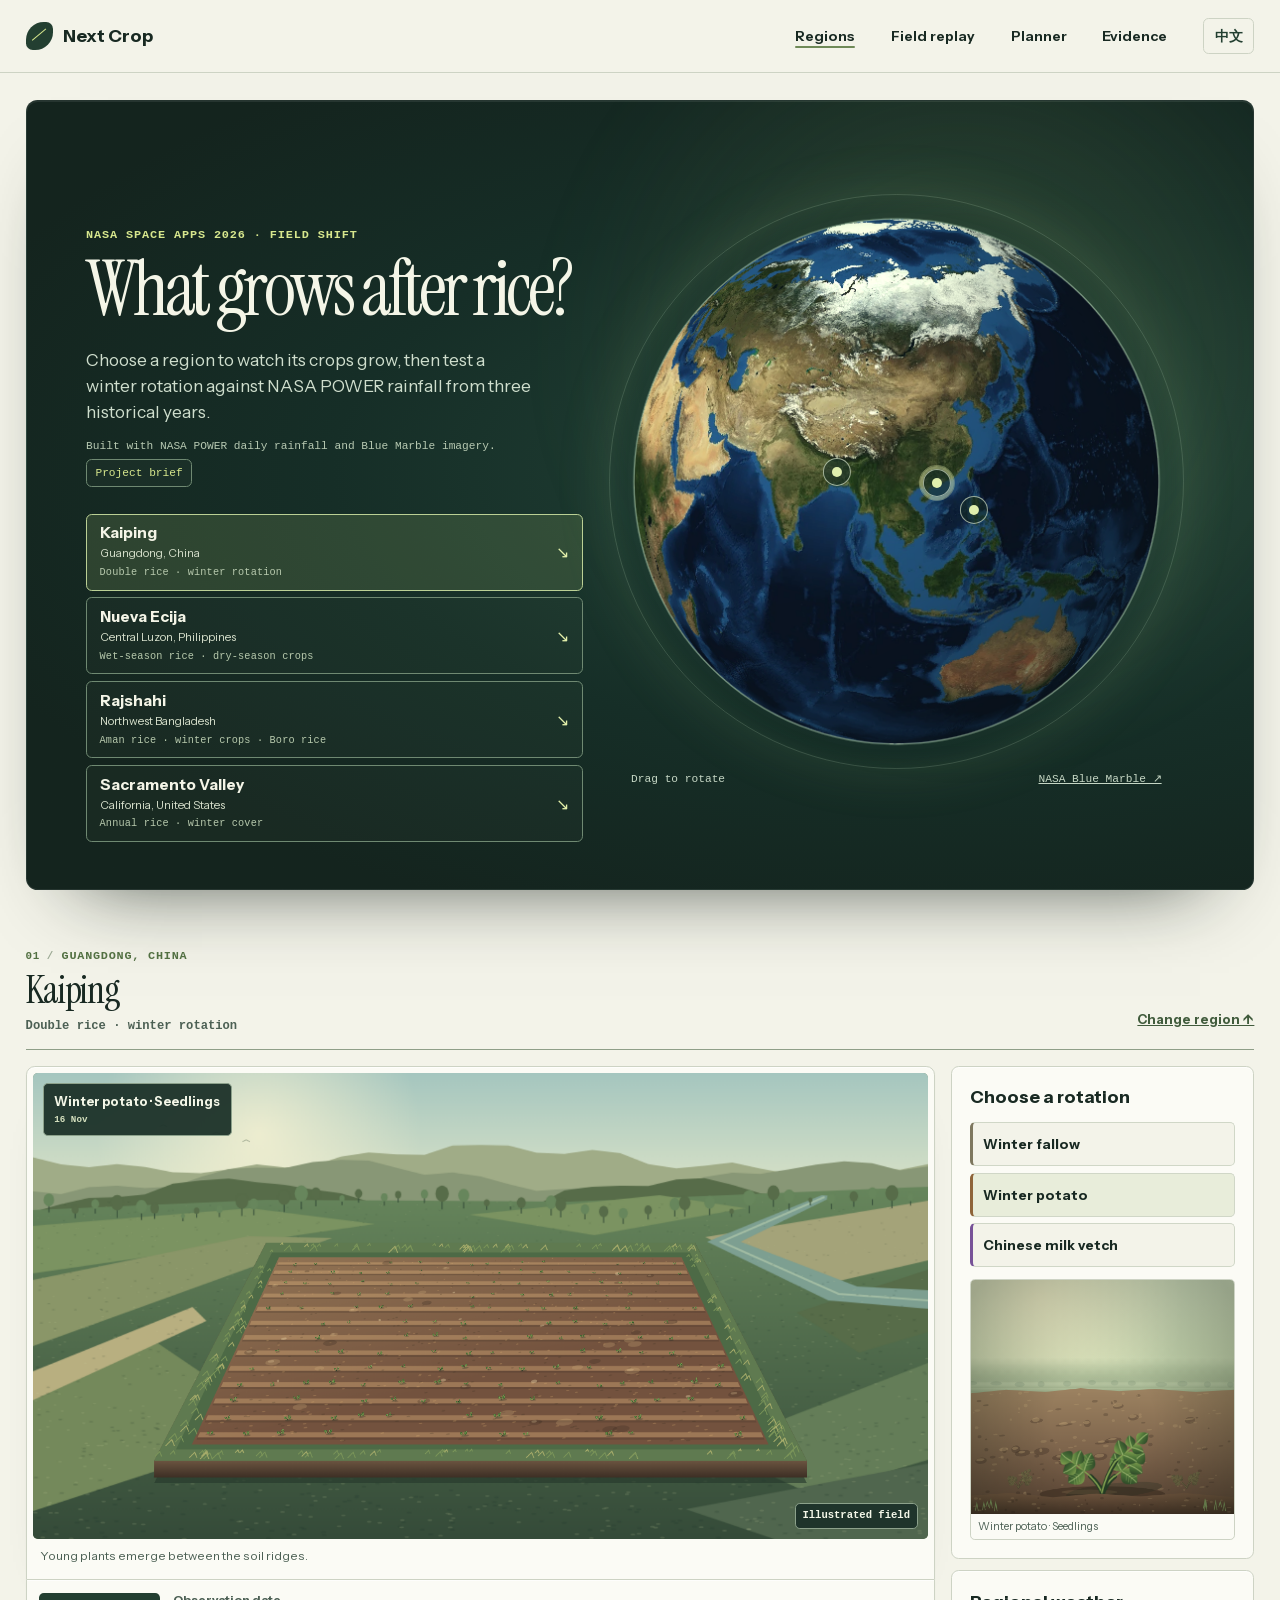
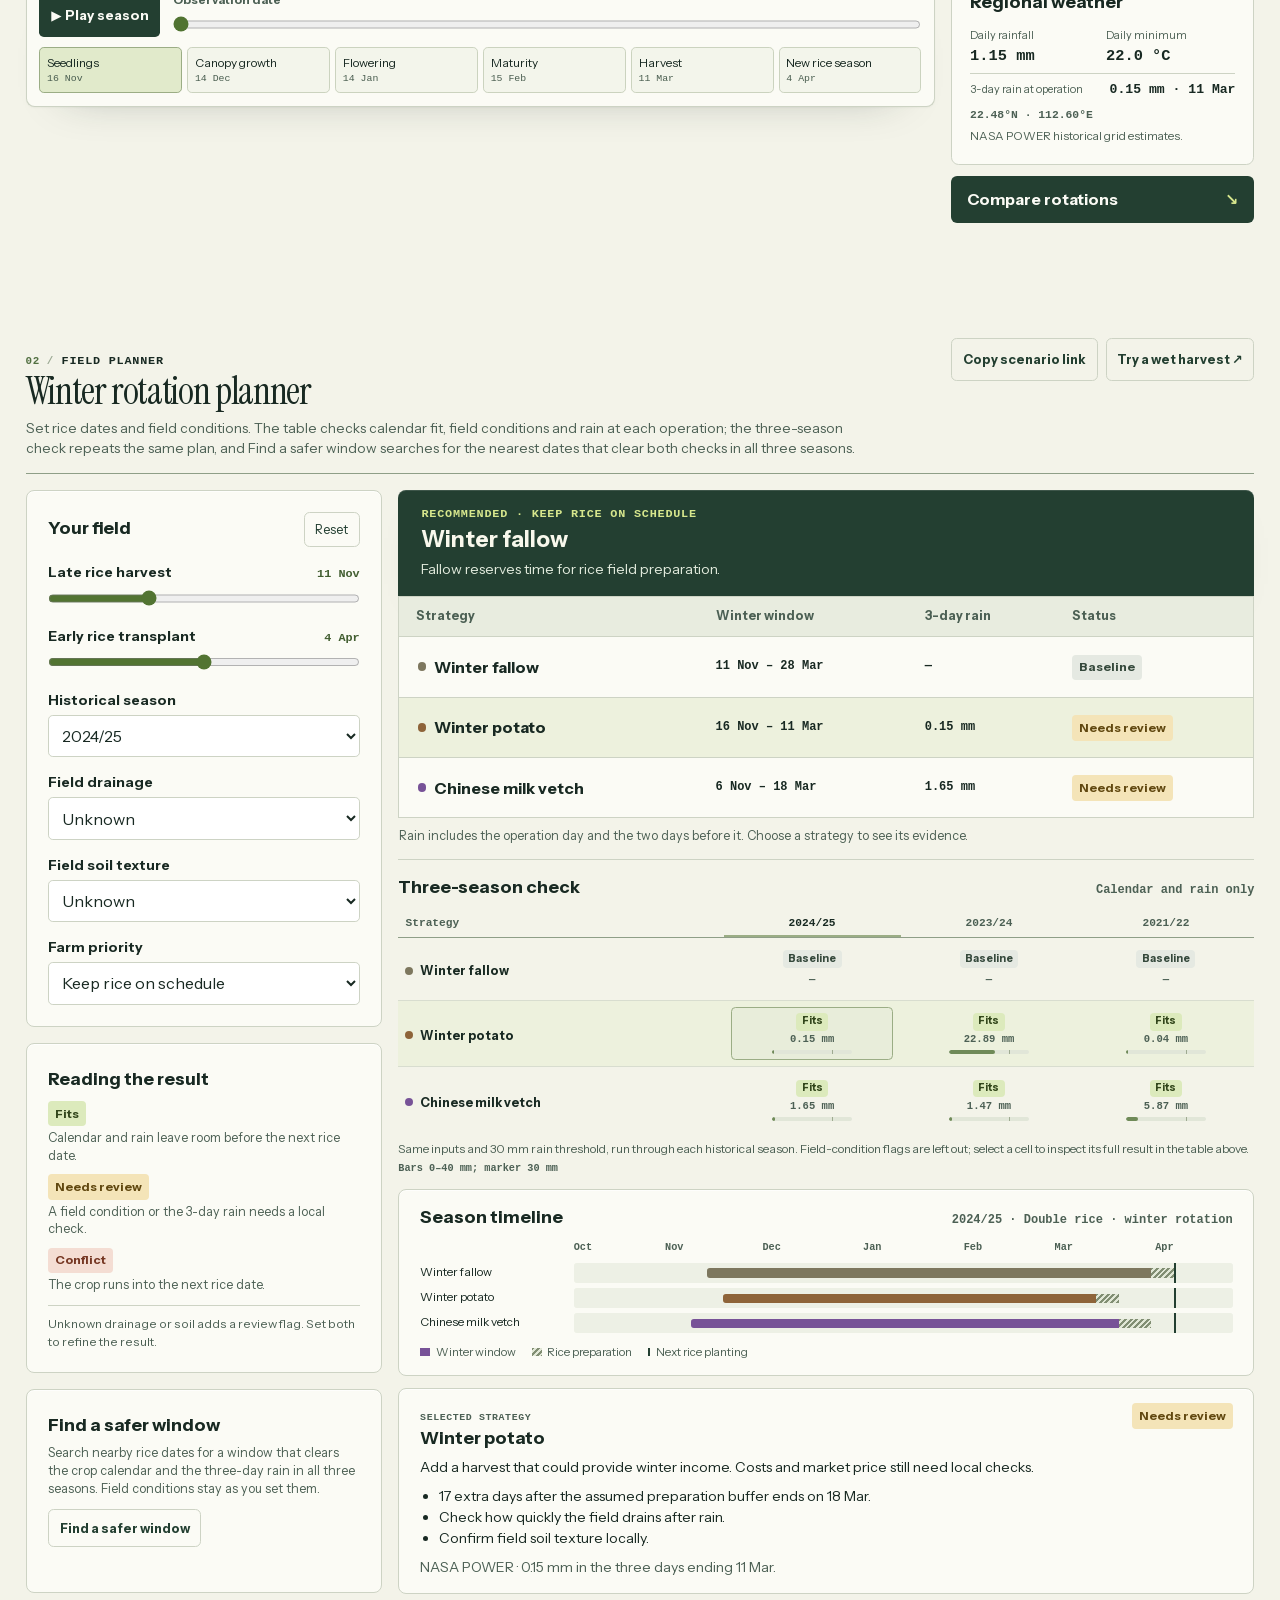
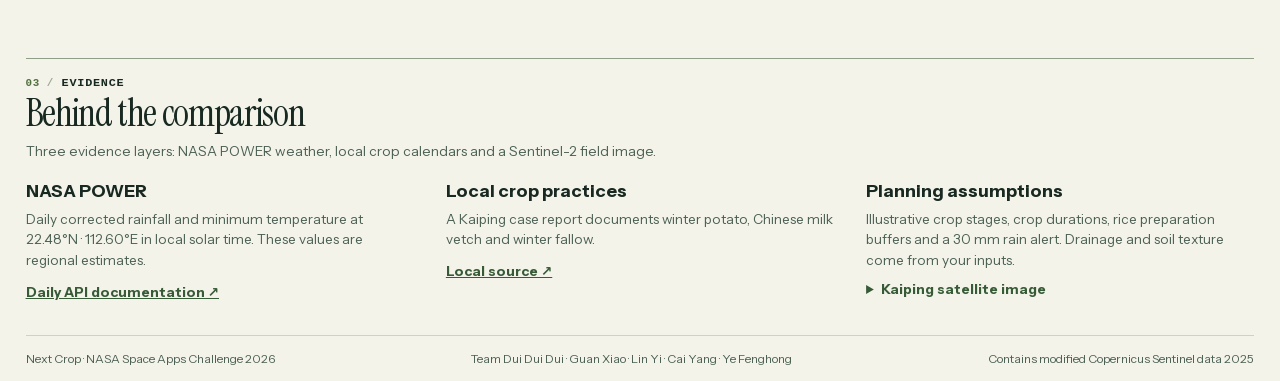
==== commit 21e6b87f: "Add a 29-second demo video and lazy canvas" ====
--- a/index.html
+++ b/index.html
@@ -11,28 +11,28 @@
   <meta property="og:title" content="Next Crop · What grows after rice?">
   <meta property="og:description" content="A field-level rice rotation planner for four landscapes, built with NASA POWER rainfall across three historical seasons.">
   <meta property="og:url" content="https://xxyouka.github.io/next-crop/">
-  <meta property="og:image" content="https://xxyouka.github.io/next-crop/docs/hero.png">
-  <meta property="og:image:width" content="1384">
-  <meta property="og:image:height" content="803">
-  <meta property="og:image:alt" content="Next Crop hero: a globe, four rice regions and a field-shift planner.">
+  <meta property="og:image" content="https://xxyouka.github.io/next-crop/docs/og.png">
+  <meta property="og:image:width" content="1200">
+  <meta property="og:image:height" content="630">
+  <meta property="og:image:alt" content="Next Crop social card: “What grows after rice?” over a rain-soaked field.">
   <meta name="twitter:card" content="summary_large_image">
   <meta name="twitter:title" content="Next Crop · What grows after rice?">
   <meta name="twitter:description" content="A field-level rice rotation planner built with NASA POWER rainfall for NASA Space Apps 2026.">
-  <meta name="twitter:image" content="https://xxyouka.github.io/next-crop/docs/hero.png">
+  <meta name="twitter:image" content="https://xxyouka.github.io/next-crop/docs/og.png">
   <title>Next Crop · What grows after rice?</title>
   <link rel="icon" href="assets/favicon.svg" type="image/svg+xml">
   <link rel="preload" href="assets/fonts/instrument-sans.woff2" as="font" type="font/woff2" crossorigin>
   <link rel="preload" href="assets/fonts/instrument-serif.woff2" as="font" type="font/woff2" crossorigin>
-  <link rel="stylesheet" href="styles.css?v=20261115d">
-  <script defer src="assets/weather.js?v=20261115d"></script>
-  <script defer src="assets/earth.js?v=20261115d"></script>
-  <script defer src="sites.js?v=20261115d"></script>
-  <script defer src="model.js?v=20261115d"></script>
-  <script defer src="globe.js?v=20261115d"></script>
-  <script defer src="plant-art.js?v=20261115d"></script>
-  <script defer src="field-art.js?v=20261115d"></script>
-  <script defer src="field.js?v=20261115d"></script>
-  <script defer src="app.js?v=20261115d"></script>
+  <link rel="stylesheet" href="styles.css?v=20261115f">
+  <script defer src="assets/weather.js?v=20261115f"></script>
+  <script defer src="assets/earth.js?v=20261115f"></script>
+  <script defer src="sites.js?v=20261115f"></script>
+  <script defer src="model.js?v=20261115f"></script>
+  <script defer src="globe.js?v=20261115f"></script>
+  <script defer src="plant-art.js?v=20261115f"></script>
+  <script defer src="field-art.js?v=20261115f"></script>
+  <script defer src="field.js?v=20261115f"></script>
+  <script defer src="app.js?v=20261115f"></script>
 </head>
 <body>
   <a class="skip" href="#atlas" data-t="skip">Skip to the regions</a>
@@ -41,10 +41,16 @@
       <a class="brand" href="#atlas"><span class="brand-mark" aria-hidden="true"></span><span data-t="brand">Next Crop</span></a>
       <nav aria-label="Page">
         <span class="nav-marker" aria-hidden="true"></span>
-        <a href="#atlas" data-t="atlas">Regions</a>
-        <a href="#field" data-t="fieldNav">Field replay</a>
-        <a href="#planner" data-t="planner">Planner</a>
-        <a href="#evidence" data-t="evidence">Evidence</a>
+        <button class="nav-toggle" id="nav-toggle" type="button" aria-expanded="false" aria-controls="nav-links">
+          <span class="visually-hidden" data-t="sections">Sections</span>
+          <span class="nav-toggle-icon" aria-hidden="true"></span>
+        </button>
+        <div class="nav-links" id="nav-links">
+          <a href="#atlas" data-t="atlas">Regions</a>
+          <a href="#field" data-t="fieldNav">Field replay</a>
+          <a href="#planner" data-t="planner">Planner</a>
+          <a href="#evidence" data-t="evidence">Evidence</a>
+        </div>
         <button type="button" id="language" lang="zh-Hans">中文</button>
       </nav>
     </div>
--- a/styles.css
+++ b/styles.css
@@ -91,7 +91,7 @@
 .shell { width: min(calc(100% - clamp(2rem, 4vw, 5rem)), 128rem); margin-inline: auto; }
 .skip, .visually-hidden { position: absolute; inline-size: 1px; block-size: 1px; clip-path: inset(50%); overflow: hidden; white-space: nowrap; }
 .skip:focus { inset: .5rem auto auto .5rem; z-index: 5; inline-size: auto; block-size: auto; clip-path: none; background: white; padding: .6rem; }
-.top { position: sticky; top: 0; z-index: 4; border-bottom: 1px solid var(--line); background: rgb(243 243 233 / 92%); backdrop-filter: blur(12px); }
+.top { position: sticky; top: 0; z-index: 4; border-bottom: 1px solid var(--line); background: rgb(243 243 233 / .97); backdrop-filter: blur(12px); }
 .scroll-progress { position: absolute; inset: auto 0 -1px; block-size: 2px; background: var(--pine); opacity: .75; transform: scaleX(var(--progress, 0)); transform-origin: left center; pointer-events: none; }
 .top-inner, nav, .brand { display: flex; align-items: center; }
 .top-inner { min-height: 4.5rem; justify-content: space-between; gap: .75rem; }
@@ -99,6 +99,11 @@
 .brand-mark { width: 1.7rem; height: 1.7rem; border-radius: 65% 25% 65% 25%; background: var(--pine); position: relative; }
 .brand-mark::after { content: ""; position: absolute; inset: .72rem .28rem auto; height: 1px; background: var(--leaf); rotate: -40deg; }
 nav { position: relative; gap: clamp(.55rem, 2.8vw, 2.35rem); font-size: .875rem; font-weight: 650; }
+.nav-links { display: flex; align-items: center; gap: clamp(.55rem, 2.8vw, 2.35rem); }
+.nav-toggle { display: none; align-items: center; justify-content: center; inline-size: 2.15rem; block-size: 2.15rem; padding: 0; border: 1px solid var(--line); border-radius: .32rem; background: transparent; color: var(--ink); font-size: 1rem; line-height: 1; }
+.nav-toggle:hover { background: #e9eddd; }
+.nav-toggle-icon::before { content: "☰"; }
+nav.is-open .nav-toggle-icon::before { content: "×"; }
 .nav-marker { position: absolute; inset-block-start: auto; inset-block-end: .38rem; inset-inline-start: 0; z-index: 0; block-size: 2px; inline-size: 0; border-radius: 999px; background: #6f8a58; translate: 0 0; pointer-events: none; }
 nav a, #language { position: relative; z-index: 1; }
 .nav-marker { transition: translate .26s cubic-bezier(.2,.75,.2,1), inline-size .26s cubic-bezier(.2,.75,.2,1); }
@@ -246,6 +251,12 @@
 }
 @media (max-width: 48rem) {
   .planner-grid { grid-template-columns: minmax(0, 1fr); }
+  .nav-toggle { display: inline-flex; }
+  .nav-marker { display: none; }
+  .nav-links { display: none; position: absolute; inset-block-start: calc(100% + 1rem); inset-inline-end: 0; z-index: 5; min-inline-size: 12rem; padding: .35rem; flex-direction: column; align-items: stretch; gap: .08rem; border: 1px solid var(--line); border-radius: .45rem; background: var(--white); box-shadow: 0 18px 38px -22px rgb(24 41 34 / .5); }
+  nav.is-open .nav-links { display: flex; }
+  .nav-links a { display: block; padding: .62rem .7rem; border-radius: .28rem; font-size: .9rem; white-space: nowrap; }
+  .nav-links a:hover, .nav-links a[aria-current="location"] { background: #edf1dd; text-decoration: none; }
 }
 @media (max-width: 34rem) {
   .shell { width: calc(100% - 1.75rem); }
@@ -345,6 +356,7 @@
 }
 .atlas::before { content: ""; position: absolute; z-index: 0; inset: -24% -12% auto auto; inline-size: 72%; aspect-ratio: 1; border-radius: 50%; background: radial-gradient(circle, #93af6d33, transparent 64%); filter: blur(38px); animation: hero-glow 14s ease-in-out infinite alternate; pointer-events: none; }
 .atlas > * { position: relative; z-index: 1; }
+.atlas.is-offscreen::before, .atlas.is-offscreen .globe-stage::before, .atlas.is-offscreen .globe-pin::after { animation-play-state: paused; }
 .atlas-intro { grid-area: intro; align-self: end; }
 .atlas-kicker { color: #d7e78d; letter-spacing: .075em; margin-bottom: .55rem; }
 .atlas .intro { color: #cfdecd; max-width: 33rem; }
@@ -421,7 +433,7 @@
 .globe-figure figcaption { color: #c6d7c5; margin-inline: auto; max-width: 34rem; font: 500 .7rem/1.4 var(--mono); }
 .globe-figure figcaption a:hover { color: #e4f3aa; }
 
-.field { padding-top: clamp(2.15rem, 4.5vw, 4rem); }
+.field { padding-top: clamp(2.15rem, 4.5vw, 4rem); padding-bottom: clamp(2rem, 4vw, 3.5rem); }
 .field-heading { align-items: end; }
 .field-heading .eyebrow { color: #527042; margin-bottom: .27rem; }
 .section-index, .field-eyebrow { display: flex; align-items: center; gap: .48rem; }
@@ -481,7 +493,6 @@
   .field-layout { grid-template-columns: minmax(0, 1fr); }
   .field-sidebar { grid-template-columns: repeat(2, minmax(0, 1fr)); }
   .field-sidebar > .primary { grid-column: 1 / -1; }
-  nav a[href="#evidence"] { display: none; }
 }
 @media (max-width: 25rem) {
   .top-inner { flex-wrap: wrap; padding-block: .48rem; }
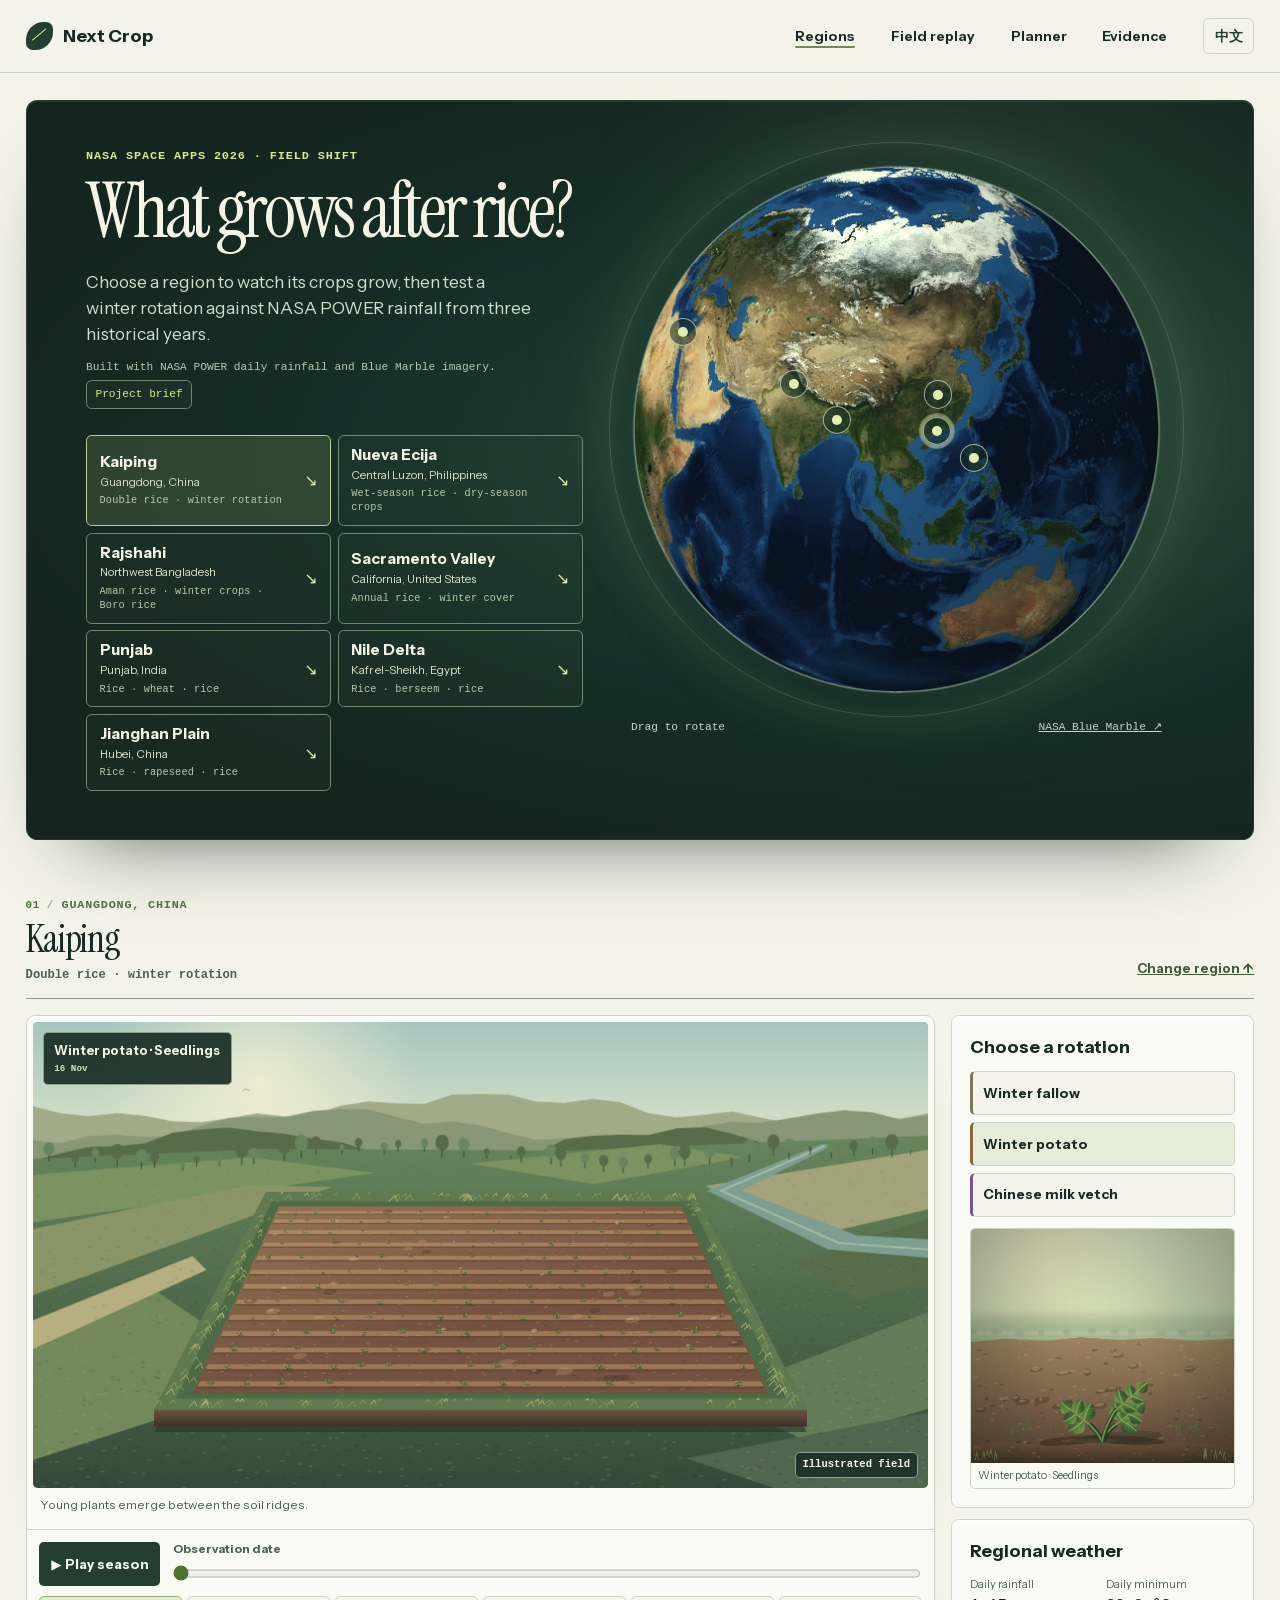
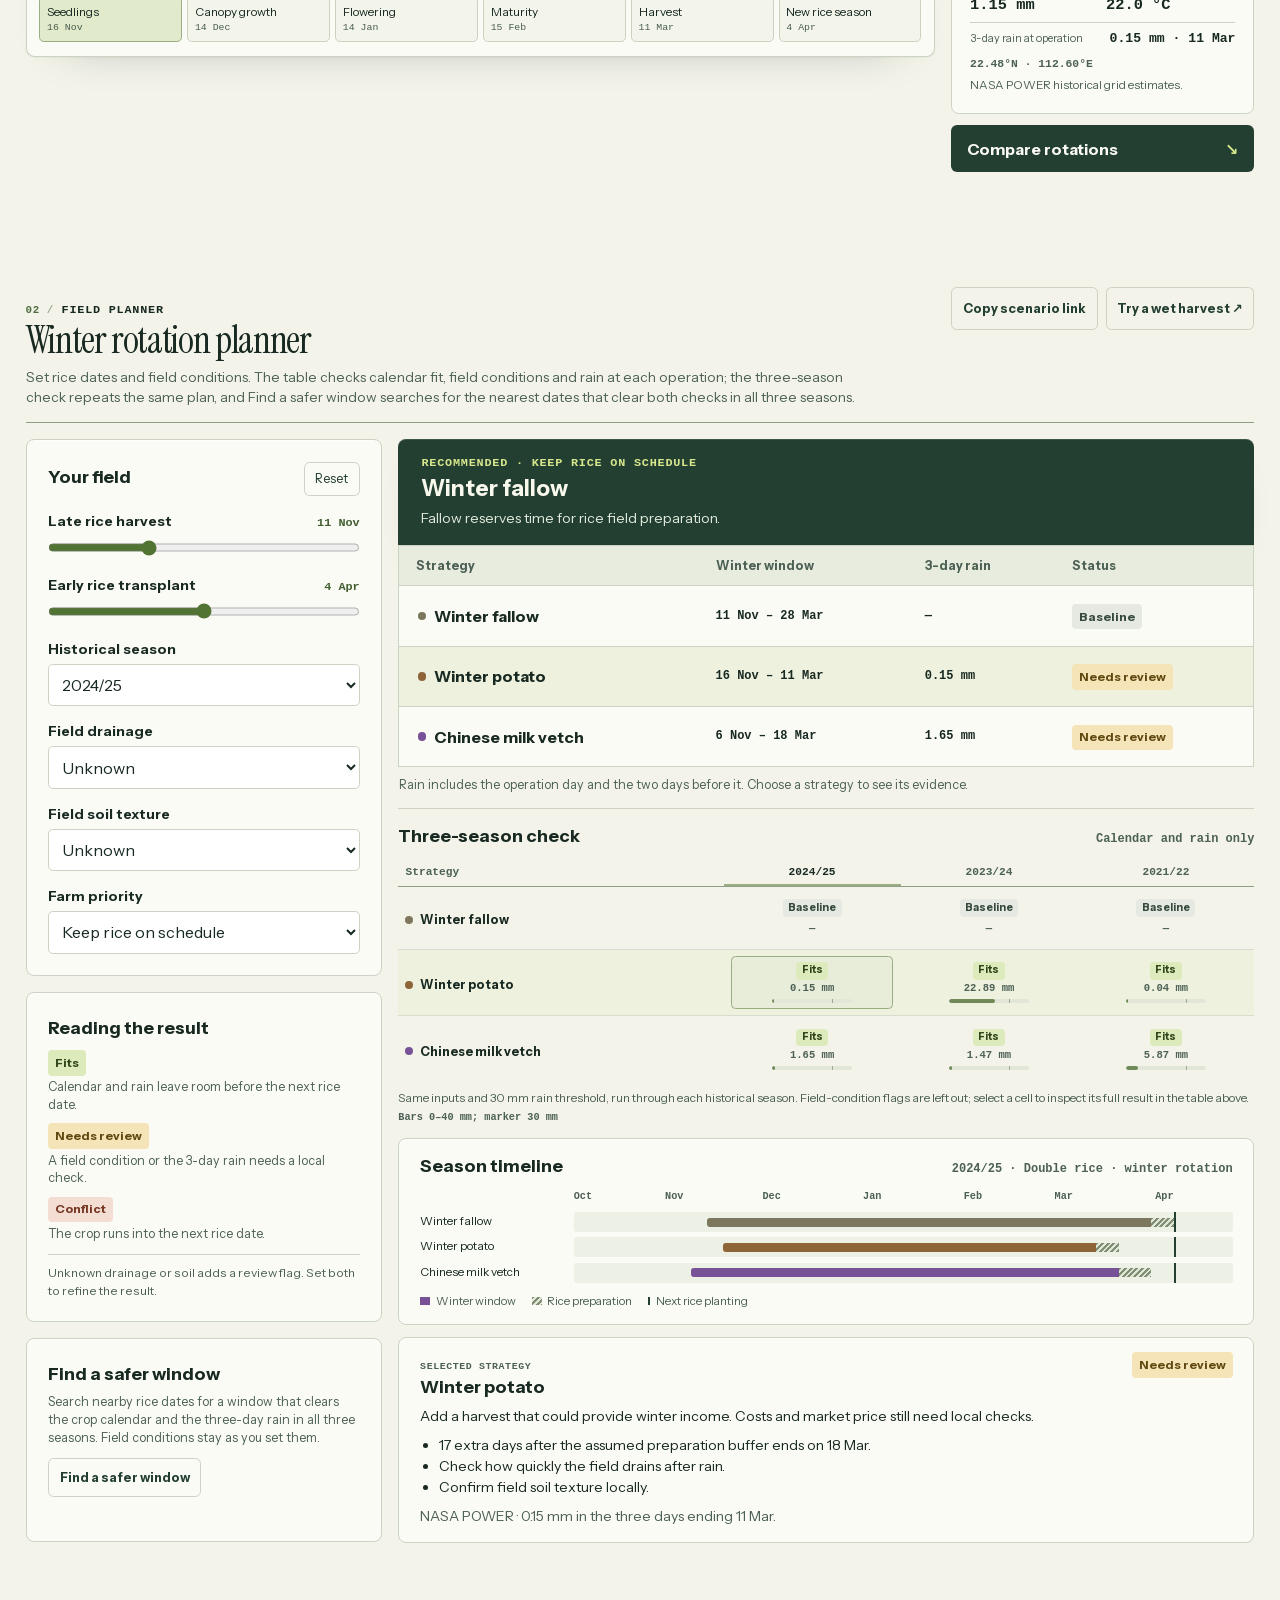
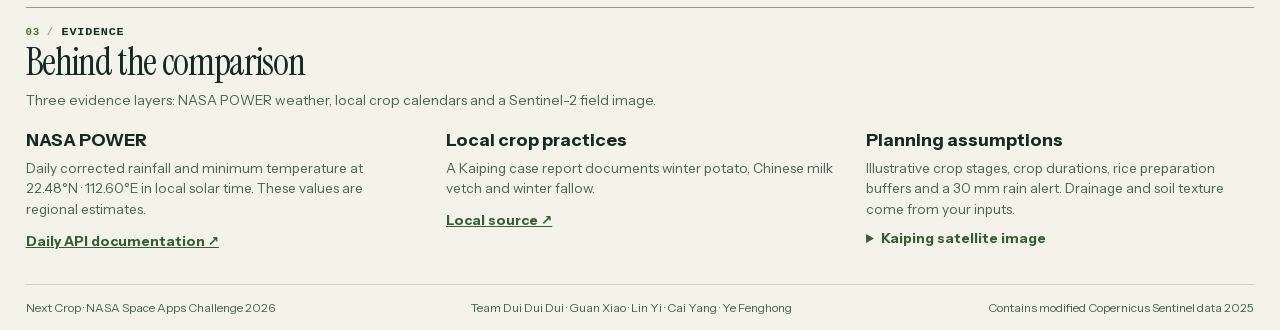
==== commit 0e6c9fef: "Add Punjab, Nile Delta and Jianghan with three winter crops" ====
--- a/index.html
+++ b/index.html
@@ -3,13 +3,13 @@
 <head>
   <meta charset="utf-8">
   <meta name="viewport" content="width=device-width, initial-scale=1">
-  <meta name="description" content="A field-level rice rotation planner for four landscapes. Compare winter crops, replay the field and find a safer rice-date window with NASA POWER rainfall across three seasons.">
+  <meta name="description" content="A field-level rice rotation planner for seven landscapes. Compare winter crops, replay the field and find a safer rice-date window with NASA POWER rainfall across three seasons.">
   <meta name="theme-color" content="#142a22">
   <link rel="canonical" href="https://xxyouka.github.io/next-crop/">
   <meta property="og:type" content="website">
   <meta property="og:site_name" content="Next Crop">
   <meta property="og:title" content="Next Crop · What grows after rice?">
-  <meta property="og:description" content="A field-level rice rotation planner for four landscapes, built with NASA POWER rainfall across three historical seasons.">
+  <meta property="og:description" content="A field-level rice rotation planner for seven landscapes, built with NASA POWER rainfall across three historical seasons.">
   <meta property="og:url" content="https://xxyouka.github.io/next-crop/">
   <meta property="og:image" content="https://xxyouka.github.io/next-crop/docs/og.png">
   <meta property="og:image:width" content="1200">
@@ -23,16 +23,16 @@
   <link rel="icon" href="assets/favicon.svg" type="image/svg+xml">
   <link rel="preload" href="assets/fonts/instrument-sans.woff2" as="font" type="font/woff2" crossorigin>
   <link rel="preload" href="assets/fonts/instrument-serif.woff2" as="font" type="font/woff2" crossorigin>
-  <link rel="stylesheet" href="styles.css?v=20261115f">
-  <script defer src="assets/weather.js?v=20261115f"></script>
-  <script defer src="assets/earth.js?v=20261115f"></script>
-  <script defer src="sites.js?v=20261115f"></script>
-  <script defer src="model.js?v=20261115f"></script>
-  <script defer src="globe.js?v=20261115f"></script>
-  <script defer src="plant-art.js?v=20261115f"></script>
-  <script defer src="field-art.js?v=20261115f"></script>
-  <script defer src="field.js?v=20261115f"></script>
-  <script defer src="app.js?v=20261115f"></script>
+  <link rel="stylesheet" href="styles.css?v=20261115g">
+  <script defer src="assets/weather.js?v=20261115g"></script>
+  <script defer src="assets/earth.js?v=20261115g"></script>
+  <script defer src="sites.js?v=20261115g"></script>
+  <script defer src="model.js?v=20261115g"></script>
+  <script defer src="globe.js?v=20261115g"></script>
+  <script defer src="plant-art.js?v=20261115g"></script>
+  <script defer src="field-art.js?v=20261115g"></script>
+  <script defer src="field.js?v=20261115g"></script>
+  <script defer src="app.js?v=20261115g"></script>
 </head>
 <body>
   <a class="skip" href="#atlas" data-t="skip">Skip to the regions</a>
@@ -258,14 +258,14 @@
       <p class="brief-lede" data-t="briefLede">Rice farmers have a narrow window between harvest and the next transplant. Next Crop tests whether a winter crop fits — and whether the weather at its operation date cooperates.</p>
       <p class="brief-team">Team Dui Dui Dui · Guan Xiao · Lin Yi · Cai Yang · Ye Fenghong</p>
       <div class="brief-stats">
-        <div class="brief-stat"><strong data-t="briefStatRegions">4</strong><span data-t="briefRegions">rice regions</span></div>
-        <div class="brief-stat"><strong data-t="briefStatCrops">7</strong><span data-t="briefCrops">winter crops</span></div>
+        <div class="brief-stat"><strong data-t="briefStatRegions">7</strong><span data-t="briefRegions">rice regions</span></div>
+        <div class="brief-stat"><strong data-t="briefStatCrops">10</strong><span data-t="briefCrops">winter crops</span></div>
         <div class="brief-stat"><strong data-t="briefStatSeasons">3</strong><span data-t="briefSeasons">NASA POWER seasons</span></div>
-        <div class="brief-stat"><strong data-t="briefStatDays">3,760</strong><span data-t="briefDays">daily weather records</span></div>
+        <div class="brief-stat"><strong data-t="briefStatDays">6,580</strong><span data-t="briefDays">daily weather records</span></div>
       </div>
       <div class="brief-grid">
         <section><h3 data-t="briefProblemTitle">The problem</h3><p data-t="briefProblem">A late rice harvest, a wet operation day or an unknown field can turn a good rotation into a missed rice season.</p></section>
-        <section><h3 data-t="briefApproachTitle">What we built</h3><p data-t="briefApproach">Pick one of four rice landscapes, replay the crop, compare rotations, then test the same plan against three NASA POWER seasons. A field-shift search finds the nearest rice-date window that clears both checks in all three seasons.</p></section>
+        <section><h3 data-t="briefApproachTitle">What we built</h3><p data-t="briefApproach">Pick one of seven rice landscapes, replay the crop, compare rotations, then test the same plan against three NASA POWER seasons. A field-shift search finds the nearest rice-date window that clears both checks in all three seasons.</p></section>
         <section><h3 data-t="briefDataTitle">NASA data</h3><p data-t="briefData">NASA POWER daily corrected precipitation and minimum temperature; NASA Blue Marble imagery; a Copernicus Sentinel-2 context image.</p></section>
       </div>
       <section class="brief-method"><h3 data-t="briefMethodTitle">Method and limits</h3><p data-t="briefMethod">Local crop calendars come from cited extension and research sources. The planner uses a three-day rain window around each operation, an illustrative 30 mm review threshold, and fixed crop durations and stages. Weather is a regional grid estimate, not a field sensor; check locally before planting.</p></section>
--- a/styles.css
+++ b/styles.css
@@ -348,8 +348,8 @@
   display: grid;
   grid-template-columns: minmax(0, .96fr) minmax(0, 1.15fr);
   grid-template-areas: "intro globe" "places globe";
-  grid-template-rows: 1fr 1fr;
-  align-items: center;
+  grid-template-rows: auto auto;
+  align-items: start;
   gap: 1rem;
   padding: clamp(1.1rem, 3.7vw, 3.75rem) clamp(1.05rem, 4.65vw, 5.5rem);
   margin-top: clamp(1rem, 2.1vw, 2rem);
@@ -364,7 +364,10 @@
 .text-link { display: inline-flex; align-items: center; gap: .35rem; padding: .3rem .52rem; border: 1px solid #6f8972; border-radius: .35rem; background: #dfe8b407; color: #d7e78d; font: inherit; text-decoration: none; }
 .text-link:hover { background: #7c965b41; border-color: #bbd095; color: #f0f6c4; }
 .atlas :focus-visible { outline-color: #e1ef9e; }
-.atlas-places { grid-area: places; align-self: start; display: grid; grid-template-columns: minmax(0, 1fr); margin-top: .65rem; gap: .42rem; max-width: 36rem; }
+.atlas-places { grid-area: places; align-self: start; display: grid; grid-template-columns: minmax(0, 1fr); margin-top: .65rem; gap: .42rem; max-width: 48rem; }
+@media (min-width: 75rem) {
+  .atlas-places { grid-template-columns: repeat(2, minmax(0, 1fr)); }
+}
 .place-button {
   display: flex;
   justify-content: space-between;
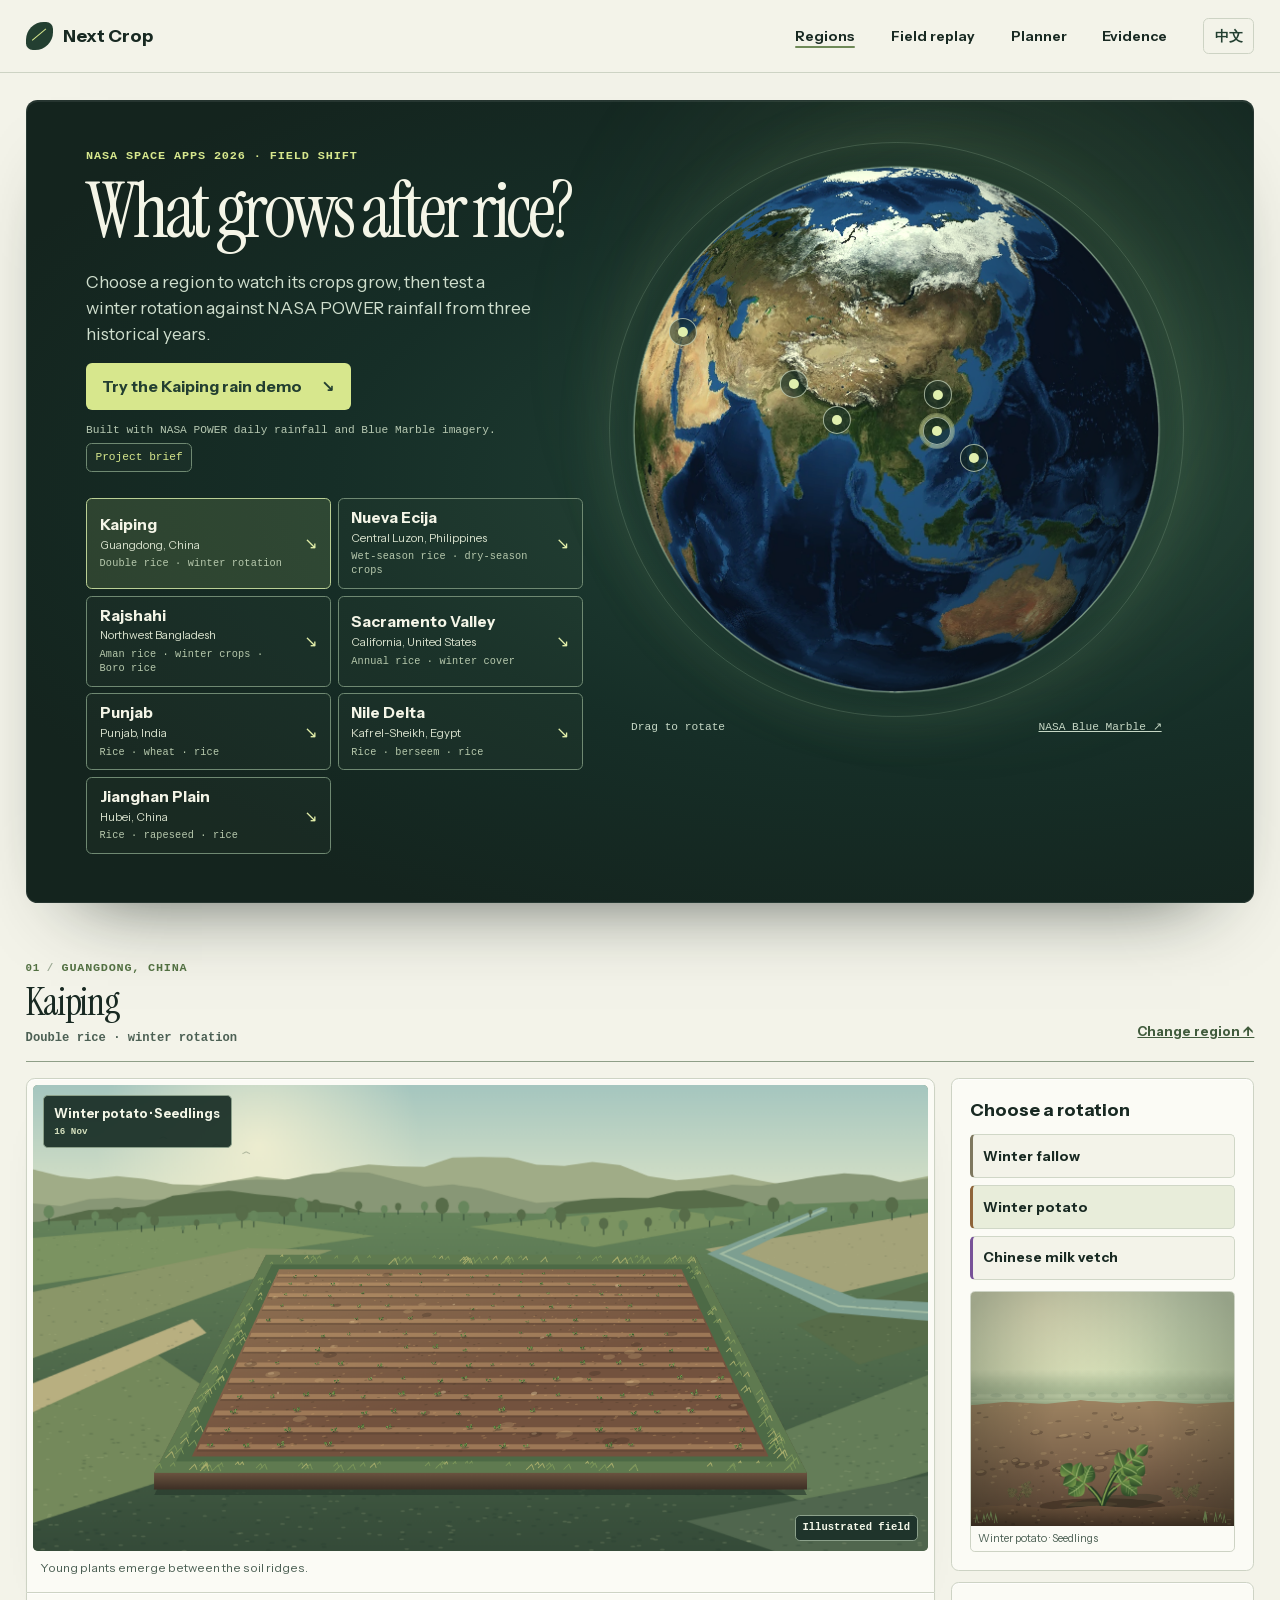
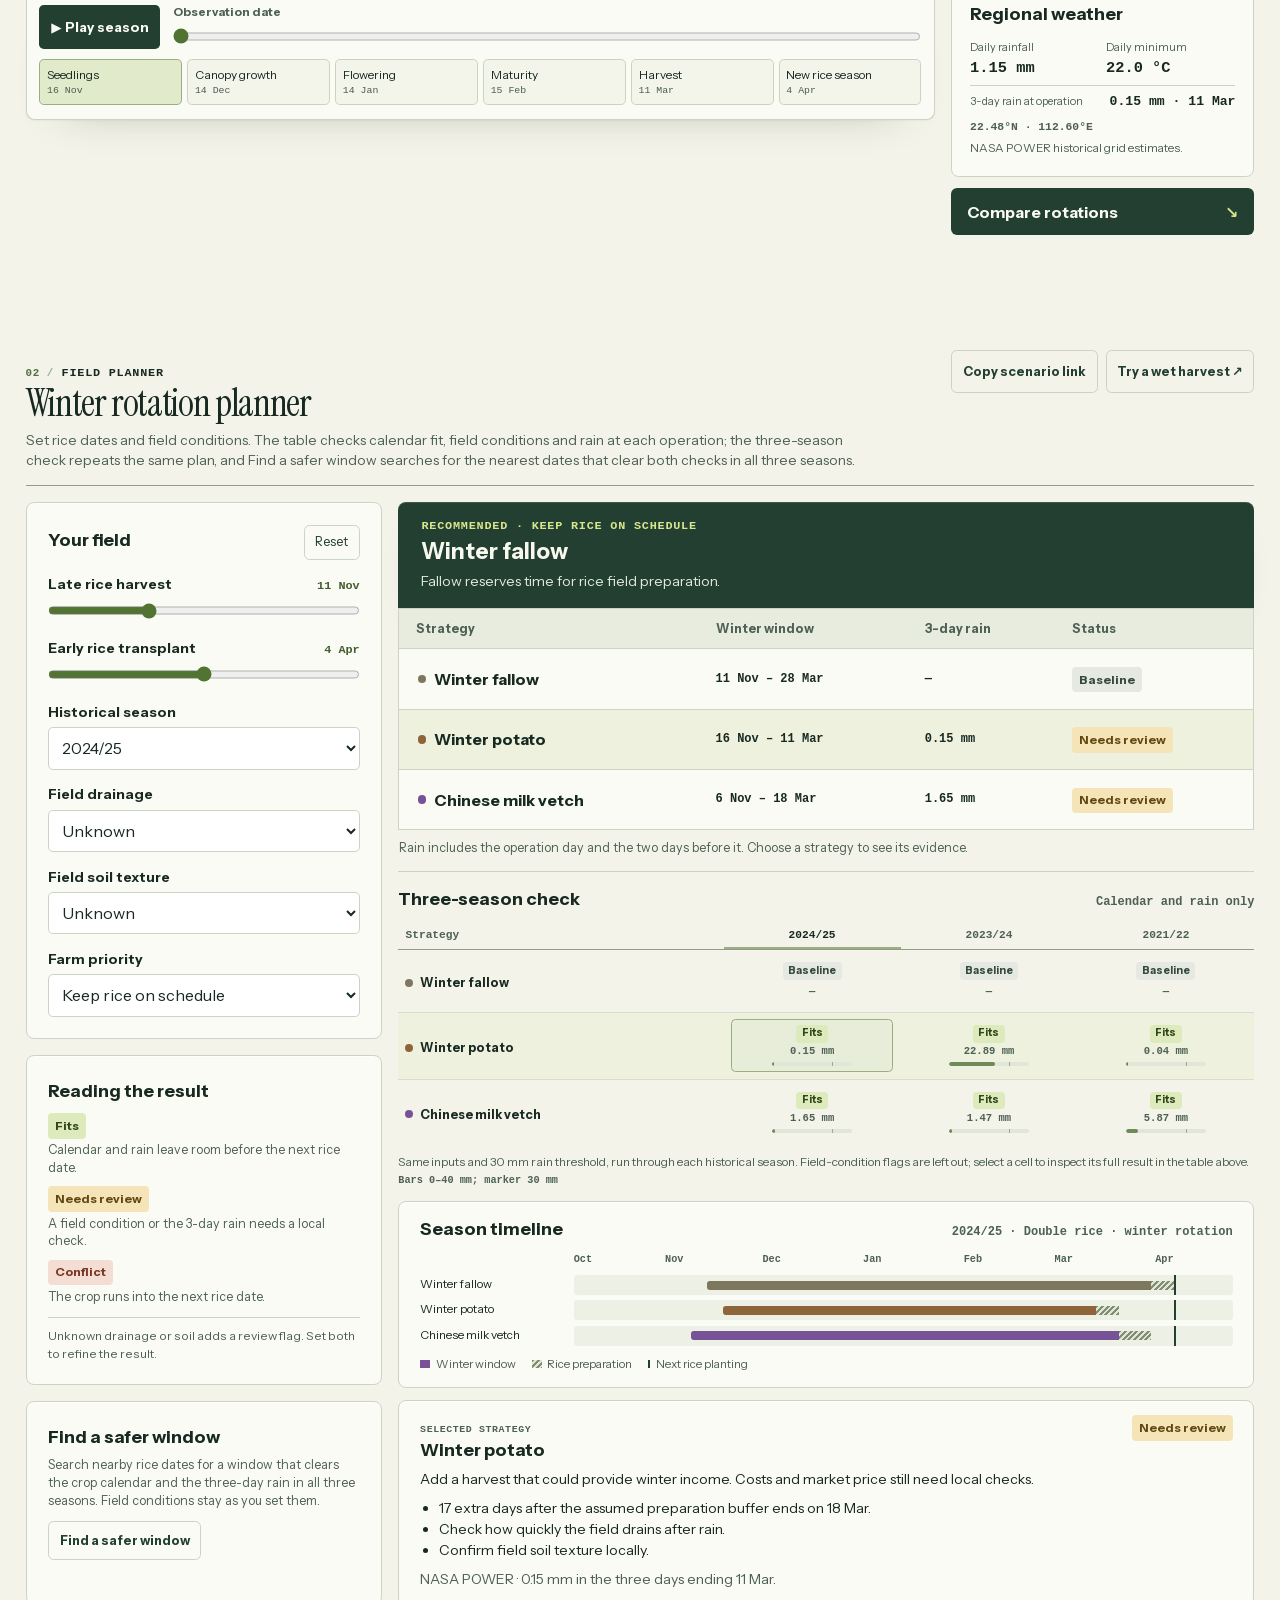
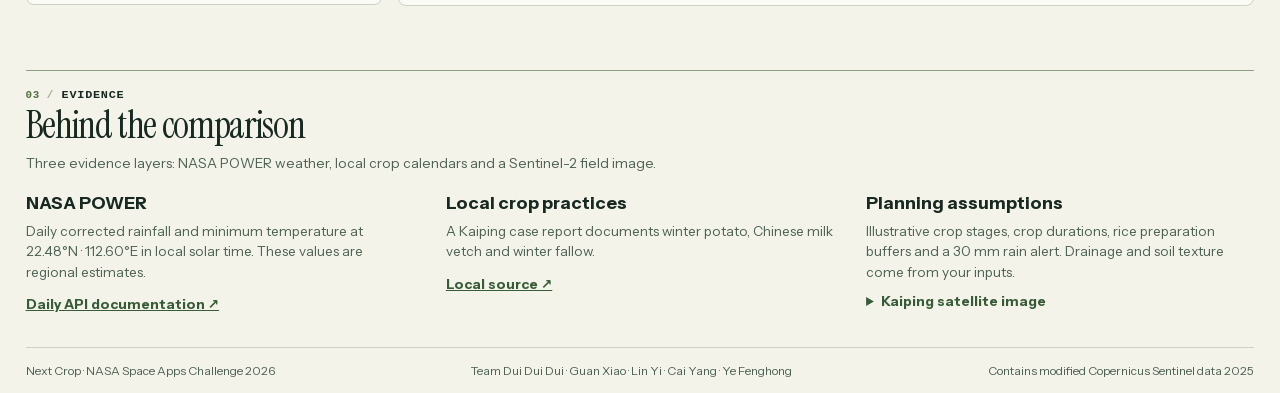
==== commit 3d2b4974: "Make the Kaiping demo easier to try and clear stale windows" ====
--- a/index.html
+++ b/index.html
@@ -23,16 +23,16 @@
   <link rel="icon" href="assets/favicon.svg" type="image/svg+xml">
   <link rel="preload" href="assets/fonts/instrument-sans.woff2" as="font" type="font/woff2" crossorigin>
   <link rel="preload" href="assets/fonts/instrument-serif.woff2" as="font" type="font/woff2" crossorigin>
-  <link rel="stylesheet" href="styles.css?v=20261115g">
+  <link rel="stylesheet" href="styles.css?v=20261115h">
   <script defer src="assets/weather.js?v=20261115g"></script>
   <script defer src="assets/earth.js?v=20261115g"></script>
-  <script defer src="sites.js?v=20261115g"></script>
+  <script defer src="sites.js?v=20261115h"></script>
   <script defer src="model.js?v=20261115g"></script>
   <script defer src="globe.js?v=20261115g"></script>
   <script defer src="plant-art.js?v=20261115g"></script>
   <script defer src="field-art.js?v=20261115g"></script>
   <script defer src="field.js?v=20261115g"></script>
-  <script defer src="app.js?v=20261115g"></script>
+  <script defer src="app.js?v=20261115h"></script>
 </head>
 <body>
   <a class="skip" href="#atlas" data-t="skip">Skip to the regions</a>
@@ -63,6 +63,7 @@
           <p class="eyebrow atlas-kicker">NASA Space Apps 2026 · Field Shift</p>
           <h1 id="page-title" data-t="headline" tabindex="-1">What grows after rice?</h1>
           <p class="intro" data-t="intro">Choose a region to watch its crops grow, then test a winter rotation against NASA POWER rainfall from three historical years.</p>
+          <button type="button" class="primary" id="atlas-demo"><span data-t="atlasDemo">Try the Kaiping rain demo</span><span aria-hidden="true">↘</span></button>
           <p class="atlas-source"><span data-t="builtWith">Built with NASA POWER daily rainfall and Blue Marble imagery.</span><button type="button" class="text-link" id="brief-open" data-t="briefLink">Project brief</button></p>
         </div>
       </div>
@@ -166,23 +167,24 @@
             <p data-t="guideNote">Unknown drainage or soil adds a review flag. Set both to refine the result.</p>
           </aside>
           <aside class="field-shift" aria-labelledby="shift-title">
-            <h3 id="shift-title" data-t="shiftTitle">Find a safer window</h3>
+            <h3 id="shift-title" data-t="shiftTitle" tabindex="-1">Find a safer window</h3>
             <p data-t="shiftNote">Search nearby rice dates for a window that clears the crop calendar and the three-day rain in all three seasons. Field conditions stay as you set them.</p>
             <div class="shift-actions">
               <button class="quiet" type="button" id="find-shift" data-t="findShift">Find a safer window</button>
               <button class="quiet" type="button" id="apply-shift" data-t="applyShift" hidden>Apply this window</button>
             </div>
             <div id="shift-compare" class="shift-compare" hidden>
+              <p id="shift-context" class="shift-context"></p>
               <div>
-                <span data-t="shiftNow">Now · harvest</span>
-                <strong id="shift-now-date"></strong>
-                <small id="shift-now-rain"></small>
+                <span data-t="shiftNow">Current plan</span>
+                <strong id="shift-now-rain"></strong>
+                <small id="shift-now-date"></small>
               </div>
               <span class="shift-arrow" aria-hidden="true">→</span>
               <div class="shift-next">
-                <span data-t="shiftSafer">Safer · harvest</span>
-                <strong id="shift-new-date"></strong>
-                <small id="shift-new-rain"></small>
+                <span data-t="shiftSafer">Suggested plan</span>
+                <strong id="shift-new-rain"></strong>
+                <small id="shift-new-date"></small>
               </div>
             </div>
             <p id="shift-status" class="shift-status" role="status" aria-live="polite"></p>
@@ -268,13 +270,13 @@
         <section><h3 data-t="briefApproachTitle">What we built</h3><p data-t="briefApproach">Pick one of seven rice landscapes, replay the crop, compare rotations, then test the same plan against three NASA POWER seasons. A field-shift search finds the nearest rice-date window that clears both checks in all three seasons.</p></section>
         <section><h3 data-t="briefDataTitle">NASA data</h3><p data-t="briefData">NASA POWER daily corrected precipitation and minimum temperature; NASA Blue Marble imagery; a Copernicus Sentinel-2 context image.</p></section>
       </div>
-      <section class="brief-method"><h3 data-t="briefMethodTitle">Method and limits</h3><p data-t="briefMethod">Local crop calendars come from cited extension and research sources. The planner uses a three-day rain window around each operation, an illustrative 30 mm review threshold, and fixed crop durations and stages. Weather is a regional grid estimate, not a field sensor; check locally before planting.</p></section>
+      <section class="brief-method"><h3 data-t="briefMethodTitle">Method and limits</h3><p data-t="briefMethod">Regional sources inform the crop scenarios. The planner sums rain on the operation day and the two preceding days, using an illustrative 30 mm review threshold and fixed crop durations and stages. Weather is a regional grid estimate; check locally before planting.</p></section>
       <section class="brief-demo"><h3 data-t="briefDemoTitle">Try it in 30 seconds</h3><ol>
         <li data-t="briefDemo1">Start with Kaiping and winter potato in 2024/25.</li>
         <li data-t="briefDemo2">Select Try a wet harvest: the plan switches to 2023/24, the field jumps to 11 March 2024, and the three-day total is 39.34 mm.</li>
         <li data-t="briefDemo3">Switch the season to 2024/25: the corresponding operation falls to 0.59 mm.</li>
         <li data-t="briefDemo4">Open the three-season check and click 2023/24 to see the wet window.</li>
-        <li data-t="briefDemo5">After the wet result, open Find a safer window: the nearest robust window moves the harvest one day earlier and clears all three seasons.</li>
+        <li data-t="briefDemo5">Select Find a safer window. Moving late rice harvest one day earlier lowers three-day rain at the potato harvest to 22.89 mm. All three seasons pass the calendar and rain checks.</li>
       </ol></section>
       <div class="brief-actions">
         <button type="button" class="primary" id="brief-demo-start" data-t="briefStart">Run the wet-harvest demo</button>
--- a/styles.css
+++ b/styles.css
@@ -146,6 +146,7 @@
 .shift-actions { display: flex; flex-wrap: wrap; gap: .45rem; margin-top: .7rem; }
 .shift-actions .quiet { min-height: 2.4rem; font-weight: 700; }
 .shift-compare { display: grid; grid-template-columns: 1fr auto 1fr; gap: .38rem; align-items: stretch; margin-top: .65rem; }
+.shift-context { grid-column: 1 / -1; font-weight: 700; }
 .shift-compare > div { min-width: 0; padding: .42rem .5rem; border: 1px solid var(--line); border-radius: .3rem; background: var(--paper); }
 .shift-compare > .shift-next { border-color: #a9bd83; background: #edf1dd; }
 .shift-compare span { display: block; color: var(--muted); font: 700 .6rem/1.3 var(--mono); letter-spacing: .06em; text-transform: uppercase; }
@@ -360,6 +361,9 @@
 .atlas-intro { grid-area: intro; align-self: end; }
 .atlas-kicker { color: #d7e78d; letter-spacing: .075em; margin-bottom: .55rem; }
 .atlas .intro { color: #cfdecd; max-width: 33rem; }
+.atlas-intro .primary { min-block-size: 2.75rem; margin-top: 1rem; border: 0; background: #d7e78d; color: var(--pine); }
+.atlas-intro .primary:hover { background: #e1ef9e; }
+.atlas-intro .primary span:last-child { color: inherit; }
 .atlas-source { display: flex; flex-wrap: wrap; align-items: baseline; gap: .25rem .9rem; margin-top: .8rem; color: #b7c9b2; font: 500 .7rem/1.5 var(--mono); max-width: 32rem; }
 .text-link { display: inline-flex; align-items: center; gap: .35rem; padding: .3rem .52rem; border: 1px solid #6f8972; border-radius: .35rem; background: #dfe8b407; color: #d7e78d; font: inherit; text-decoration: none; }
 .text-link:hover { background: #7c965b41; border-color: #bbd095; color: #f0f6c4; }
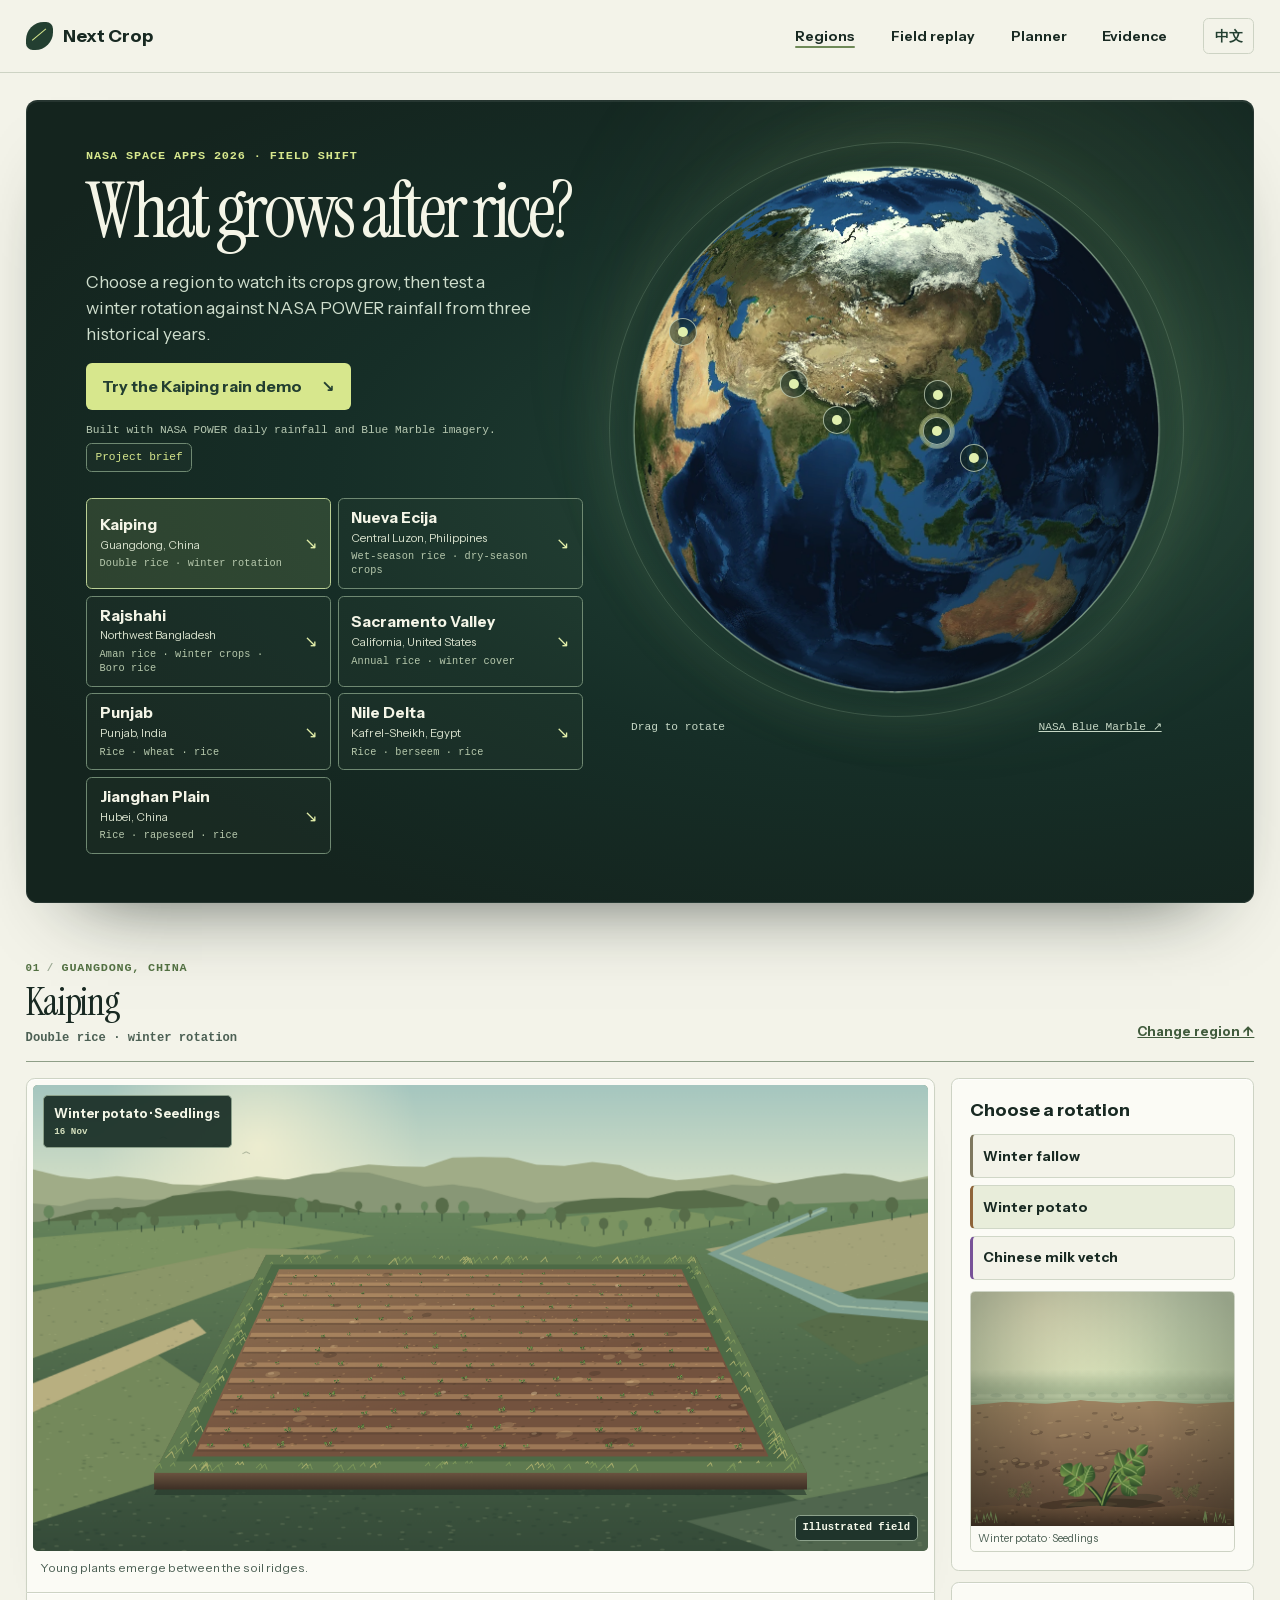
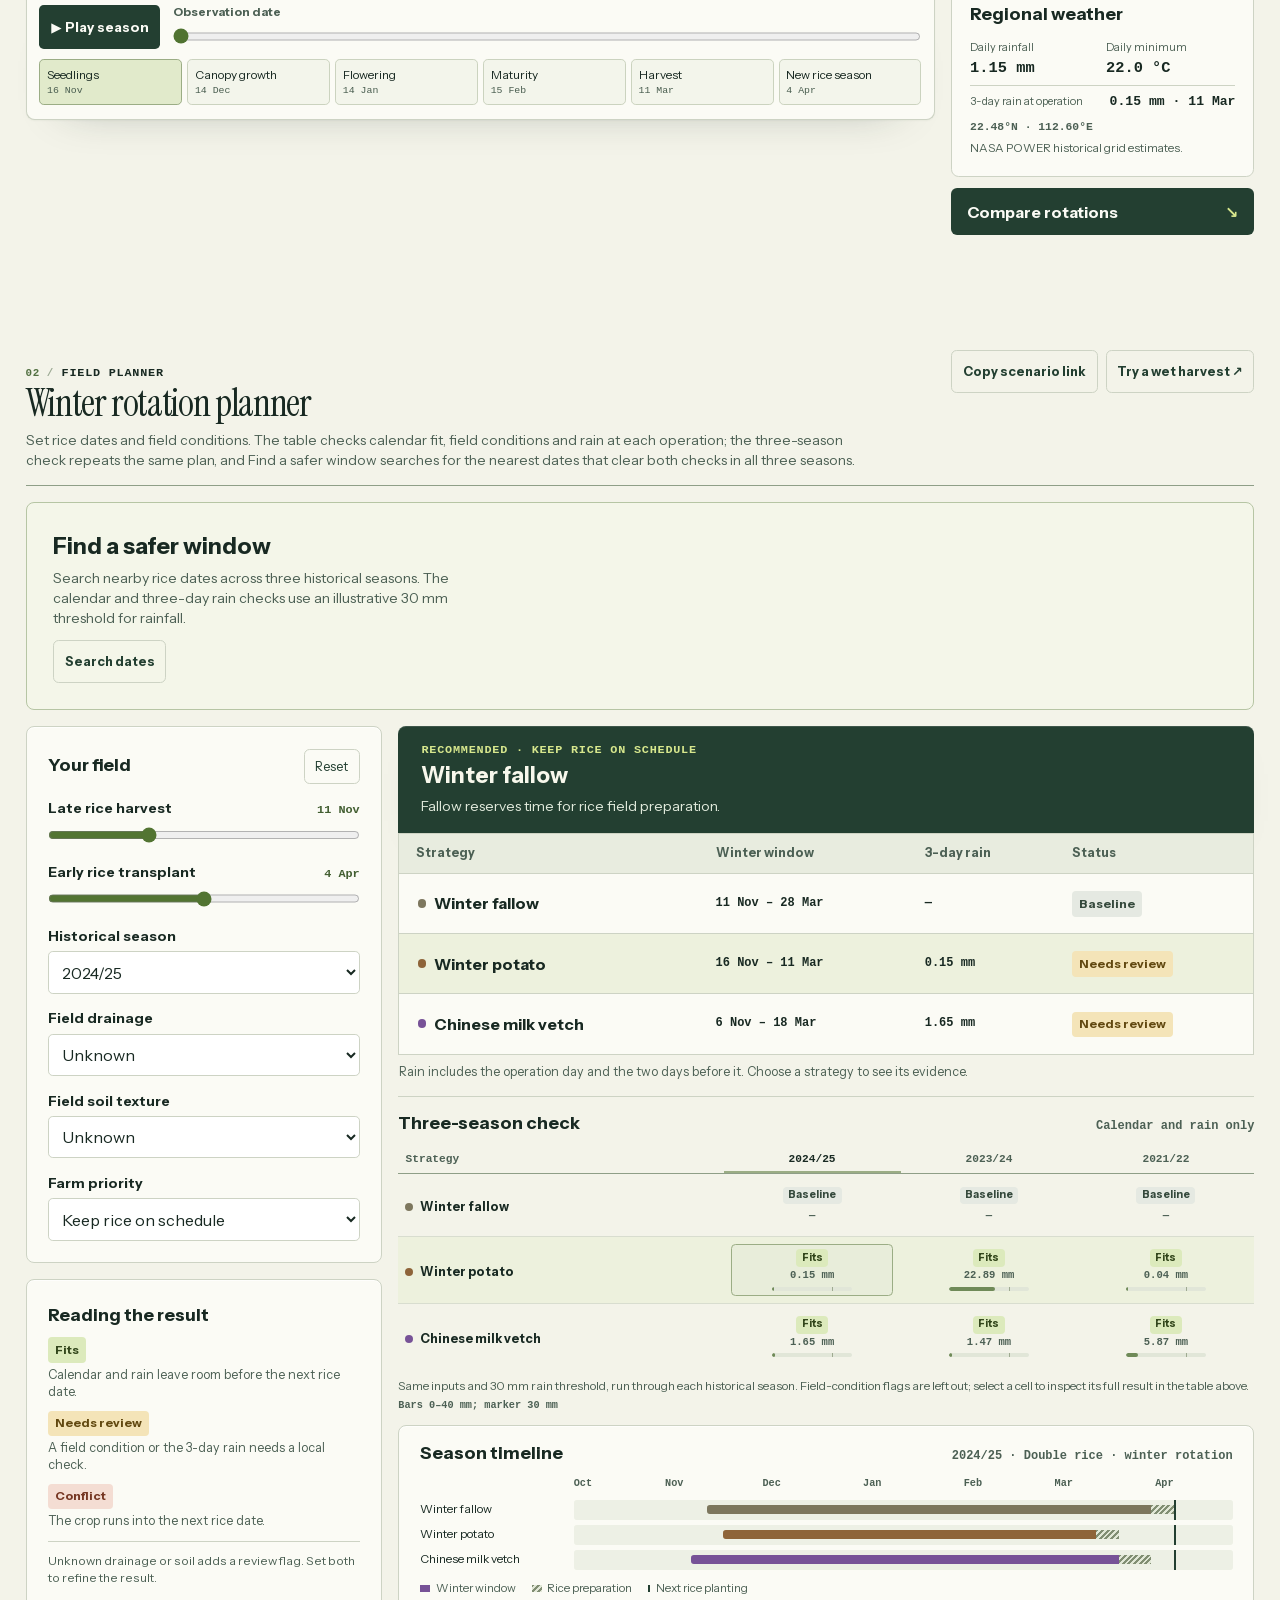
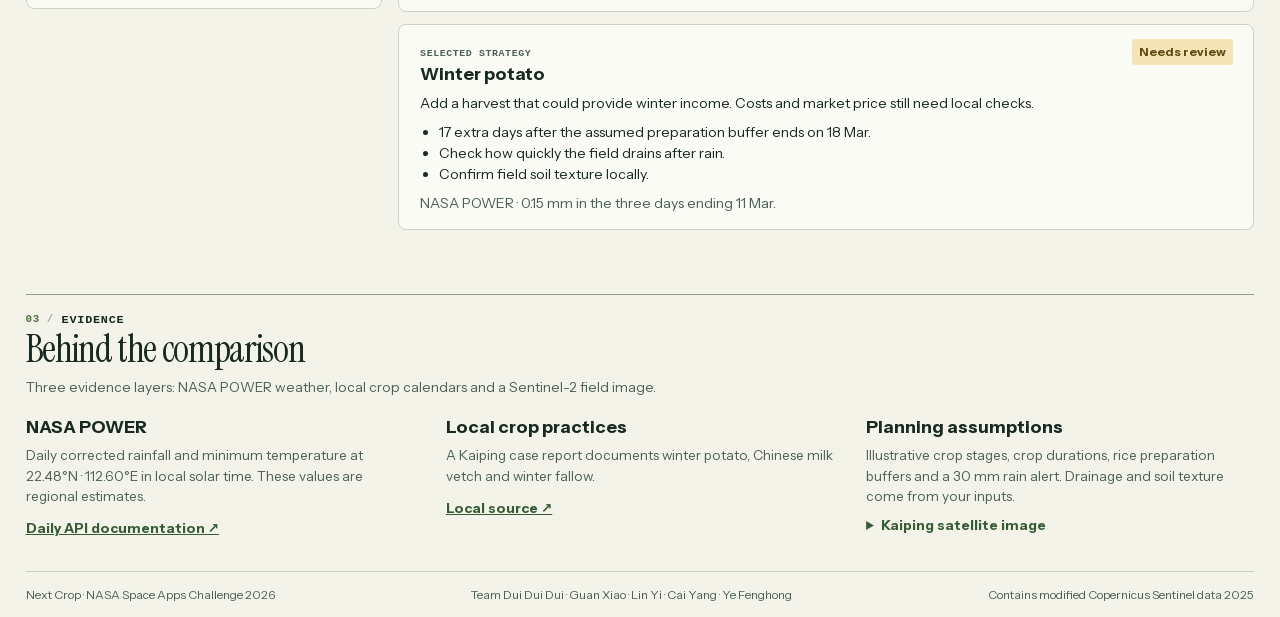
==== commit 3597c4e0: "Improve scenario walkthrough and rebuild judging materials" ====
--- a/index.html
+++ b/index.html
@@ -23,7 +23,7 @@
   <link rel="icon" href="assets/favicon.svg" type="image/svg+xml">
   <link rel="preload" href="assets/fonts/instrument-sans.woff2" as="font" type="font/woff2" crossorigin>
   <link rel="preload" href="assets/fonts/instrument-serif.woff2" as="font" type="font/woff2" crossorigin>
-  <link rel="stylesheet" href="styles.css?v=20261115h">
+  <link rel="stylesheet" href="styles.css?v=20261115i">
   <script defer src="assets/weather.js?v=20261115g"></script>
   <script defer src="assets/earth.js?v=20261115g"></script>
   <script defer src="sites.js?v=20261115h"></script>
@@ -32,7 +32,7 @@
   <script defer src="plant-art.js?v=20261115g"></script>
   <script defer src="field-art.js?v=20261115g"></script>
   <script defer src="field.js?v=20261115g"></script>
-  <script defer src="app.js?v=20261115h"></script>
+  <script defer src="app.js?v=20261115i"></script>
 </head>
 <body>
   <a class="skip" href="#atlas" data-t="skip">Skip to the regions</a>
@@ -140,6 +140,34 @@
         </div>
         <p id="copy-status" class="visually-hidden" role="status" aria-live="polite"></p>
       </div>
+      <section class="field-shift" aria-labelledby="shift-title">
+        <div class="shift-intro">
+          <h3 id="shift-title" data-t="shiftTitle" tabindex="-1">Find a safer window</h3>
+          <p data-t="shiftNote">Search nearby rice dates across three historical seasons. The calendar and three-day rain checks use an illustrative 30 mm threshold for rainfall.</p>
+        </div>
+        <div id="shift-compare" class="shift-compare" hidden>
+          <p id="shift-context" class="shift-context"></p>
+          <p class="shift-metric" data-t="shiftMetric">Rain on the crop operation day and the two days before</p>
+          <div>
+            <span id="shift-now-plan">Current plan</span>
+            <strong id="shift-now-rain"></strong>
+            <small id="shift-now-date"></small>
+          </div>
+          <span class="shift-arrow" aria-hidden="true">→</span>
+          <div class="shift-next">
+            <span id="shift-new-plan">Suggested plan</span>
+            <strong id="shift-new-rain"></strong>
+            <small id="shift-new-date"></small>
+          </div>
+        </div>
+        <p id="shift-status" class="shift-status" role="status"></p>
+        <div class="shift-actions">
+          <button class="quiet" type="button" id="find-shift" data-t="findShift">Search dates</button>
+          <button class="quiet shift-apply" type="button" id="apply-shift" data-t="applyShift" hidden>Apply this window</button>
+          <button class="quiet" type="button" id="replay-shift" data-t="shiftReplay" hidden>Replay operation</button>
+          <a class="quiet shift-link" href="#season-check-title" id="shift-seasons" data-t="seasonCheck" hidden>Three-season check</a>
+        </div>
+      </section>
       <div class="planner-grid">
         <div class="settings-column">
           <form id="field-settings" class="settings">
@@ -166,29 +194,6 @@
             </dl>
             <p data-t="guideNote">Unknown drainage or soil adds a review flag. Set both to refine the result.</p>
           </aside>
-          <aside class="field-shift" aria-labelledby="shift-title">
-            <h3 id="shift-title" data-t="shiftTitle" tabindex="-1">Find a safer window</h3>
-            <p data-t="shiftNote">Search nearby rice dates for a window that clears the crop calendar and the three-day rain in all three seasons. Field conditions stay as you set them.</p>
-            <div class="shift-actions">
-              <button class="quiet" type="button" id="find-shift" data-t="findShift">Find a safer window</button>
-              <button class="quiet" type="button" id="apply-shift" data-t="applyShift" hidden>Apply this window</button>
-            </div>
-            <div id="shift-compare" class="shift-compare" hidden>
-              <p id="shift-context" class="shift-context"></p>
-              <div>
-                <span data-t="shiftNow">Current plan</span>
-                <strong id="shift-now-rain"></strong>
-                <small id="shift-now-date"></small>
-              </div>
-              <span class="shift-arrow" aria-hidden="true">→</span>
-              <div class="shift-next">
-                <span data-t="shiftSafer">Suggested plan</span>
-                <strong id="shift-new-rain"></strong>
-                <small id="shift-new-date"></small>
-              </div>
-            </div>
-            <p id="shift-status" class="shift-status" role="status" aria-live="polite"></p>
-          </aside>
         </div>
 
         <div class="results">
@@ -209,7 +214,7 @@
           </div>
           <p class="table-note" data-t="rainNote">Rain includes the operation day and the two days before it. Choose a strategy to see its evidence.</p>
           <section class="season-check">
-            <div class="detail-head"><h3 id="season-check-title" data-t="seasonCheck">Three-season check</h3><span class="section-context" data-t="seasonCheckContext">Calendar and rain only</span></div>
+            <div class="detail-head"><h3 id="season-check-title" data-t="seasonCheck" tabindex="-1">Three-season check</h3><span class="section-context" data-t="seasonCheckContext">Calendar and rain only</span></div>
             <div class="table-scroll season-scroll" tabindex="0" role="region" aria-labelledby="season-check-title">
               <table class="season-table">
                 <caption class="visually-hidden" data-t="seasonCaption">Same plan in each historical season</caption>
@@ -281,6 +286,7 @@
       <div class="brief-actions">
         <button type="button" class="primary" id="brief-demo-start" data-t="briefStart">Run the wet-harvest demo</button>
         <a class="quiet" href="docs/Next-Crop-Demo-Deck.pdf" target="_blank" rel="noopener" data-t="briefDeck">7-slide demo (PDF)</a>
+        <a class="quiet" href="docs/Next-Crop-Demo.mp4" target="_blank" rel="noopener" data-t="briefVideo">Demo video</a>
         <a class="quiet" href="docs/Next-Crop-Judge-Brief.pdf" target="_blank" rel="noopener" data-t="briefPdf">One-page brief (PDF)</a>
         <button type="button" class="quiet" id="brief-close-2" data-t="briefClose">Close</button>
       </div>
--- a/styles.css
+++ b/styles.css
@@ -140,22 +140,44 @@
 .reading-guide dt { display: flex; }
 .reading-guide dd { margin: 0; color: var(--muted); font-size: .78rem; line-height: 1.4; }
 .reading-guide p { margin-top: .7rem; padding-top: .6rem; border-top: 1px solid var(--line); color: var(--muted); font-size: .76rem; line-height: 1.45; }
-.field-shift { background: var(--white); border: 1px solid var(--line); border-radius: .5rem; padding: clamp(.9rem, 2vw, 1.35rem); box-shadow: inset 0 1px 0 #ffffffb8; }
-.field-shift h3 { margin-bottom: .35rem; }
-.field-shift p { color: var(--muted); font-size: .78rem; line-height: 1.45; }
-.shift-actions { display: flex; flex-wrap: wrap; gap: .45rem; margin-top: .7rem; }
-.shift-actions .quiet { min-height: 2.4rem; font-weight: 700; }
-.shift-compare { display: grid; grid-template-columns: 1fr auto 1fr; gap: .38rem; align-items: stretch; margin-top: .65rem; }
-.shift-context { grid-column: 1 / -1; font-weight: 700; }
-.shift-compare > div { min-width: 0; padding: .42rem .5rem; border: 1px solid var(--line); border-radius: .3rem; background: var(--paper); }
-.shift-compare > .shift-next { border-color: #a9bd83; background: #edf1dd; }
-.shift-compare span { display: block; color: var(--muted); font: 700 .6rem/1.3 var(--mono); letter-spacing: .06em; text-transform: uppercase; }
-.shift-compare strong { display: block; margin-top: .18rem; font: 500 1.05rem/1.15 var(--serif); letter-spacing: -.02em; }
-.shift-compare small { display: block; margin-top: .18rem; color: var(--muted); font: 600 .64rem/1.3 var(--mono); }
-.shift-arrow { align-self: center; color: #7a8c74; font: 700 1rem/1 var(--mono); }
-.shift-status { margin-top: .55rem; min-height: 1.1em; font-size: .78rem; line-height: 1.45; }
+.field-shift {
+  display: grid;
+  grid-template-areas: "intro" "compare" "status" "actions";
+  gap: 0 clamp(1.5rem, 4vw, 4rem);
+  margin-top: 1rem;
+  padding: clamp(.9rem, 2.2vw, 1.65rem);
+  border: 1px solid #b6c5a4;
+  border-radius: .5rem;
+  background: #f4f6e9;
+}
+.shift-intro { grid-area: intro; }
+.shift-intro h3 { margin-bottom: .32rem; font-size: clamp(1.16rem, 2vw, 1.45rem); }
+.shift-intro p { max-width: 45ch; color: var(--muted); font-size: .88rem; line-height: 1.4; }
+.shift-actions { grid-area: actions; align-self: end; display: flex; flex-wrap: wrap; gap: .42rem; margin-top: .75rem; }
+.shift-actions .quiet { display: inline-flex; align-items: center; min-height: 2.65rem; font-weight: 700; text-decoration: none; }
+.shift-actions .shift-apply { background: var(--pine); border-color: var(--pine); color: var(--white); }
+.shift-actions .shift-apply:hover { background: #365b3f; }
+.shift-compare { grid-area: compare; display: grid; grid-template-columns: minmax(0, 1fr) auto minmax(0, 1fr); gap: .38rem; align-content: center; margin-top: .75rem; }
+.shift-context, .shift-metric { grid-column: 1 / -1; }
+.shift-context { color: var(--ink); font-size: .88rem; font-weight: 730; }
+.shift-metric { margin-bottom: .2rem; color: var(--muted); font-size: .77rem; }
+.shift-compare > div { min-width: 0; padding: clamp(.5rem, 1.2vw, .92rem); border: 1px solid var(--line); border-radius: .38rem; background: var(--white); }
+.shift-compare > .shift-next { border-color: #a9bd83; background: #e7efcf; }
+.shift-compare > div span { display: block; color: var(--muted); font: 700 .66rem/1.3 var(--mono); letter-spacing: .035em; text-transform: uppercase; }
+.shift-compare strong { display: block; margin-top: .12rem; font: 500 clamp(1.34rem, 5.5vw, 2.75rem)/1.05 var(--serif); letter-spacing: -.035em; }
+.shift-compare small { display: block; margin-top: .35rem; color: var(--muted); font: 600 .72rem/1.3 var(--mono); }
+.shift-arrow { align-self: center; color: #587050; font: 700 clamp(.9rem, 2vw, 1.15rem)/1 var(--mono); }
+.shift-status { grid-area: status; font-size: .85rem; line-height: 1.4; }
+.shift-status:not(:empty) { margin-top: .75rem; }
 .shift-status[data-state="fits"] { color: #3f5f2a; }
 .shift-status[data-state="review"] { color: #8a5a1f; }
+@media (min-width: 52rem) {
+  .field-shift:has(.shift-compare:not([hidden])) {
+    grid-template-columns: minmax(0, 1fr) minmax(0, 1.15fr);
+    grid-template-areas: "intro compare" "status compare" "actions compare";
+  }
+  .shift-compare { margin-top: 0; }
+}
 .settings-head, .range-label, .detail-head { display: flex; justify-content: space-between; align-items: baseline; flex-wrap: wrap; gap: .28rem .55rem; }
 h3 { font-weight: 740; font-size: 1.1rem; }
 .quiet { font-size: .8rem; min-height: 2.1rem; }
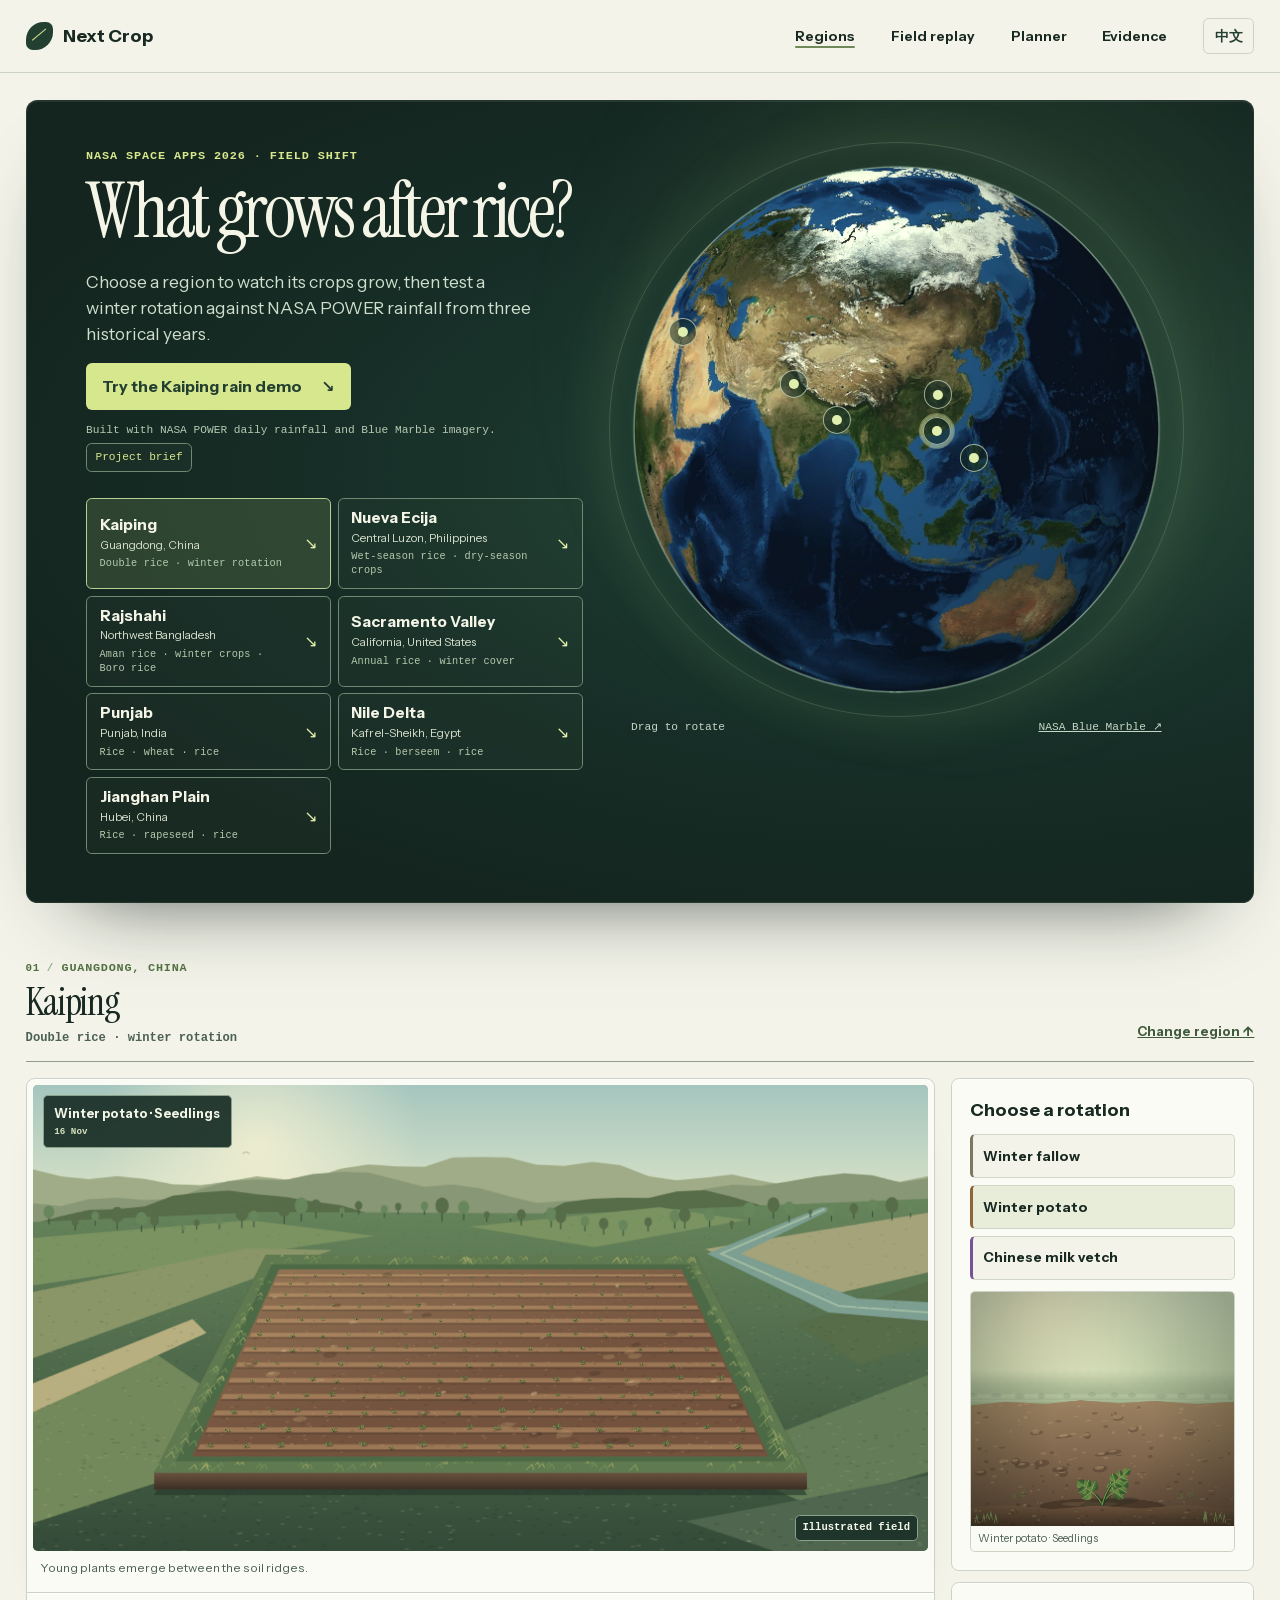
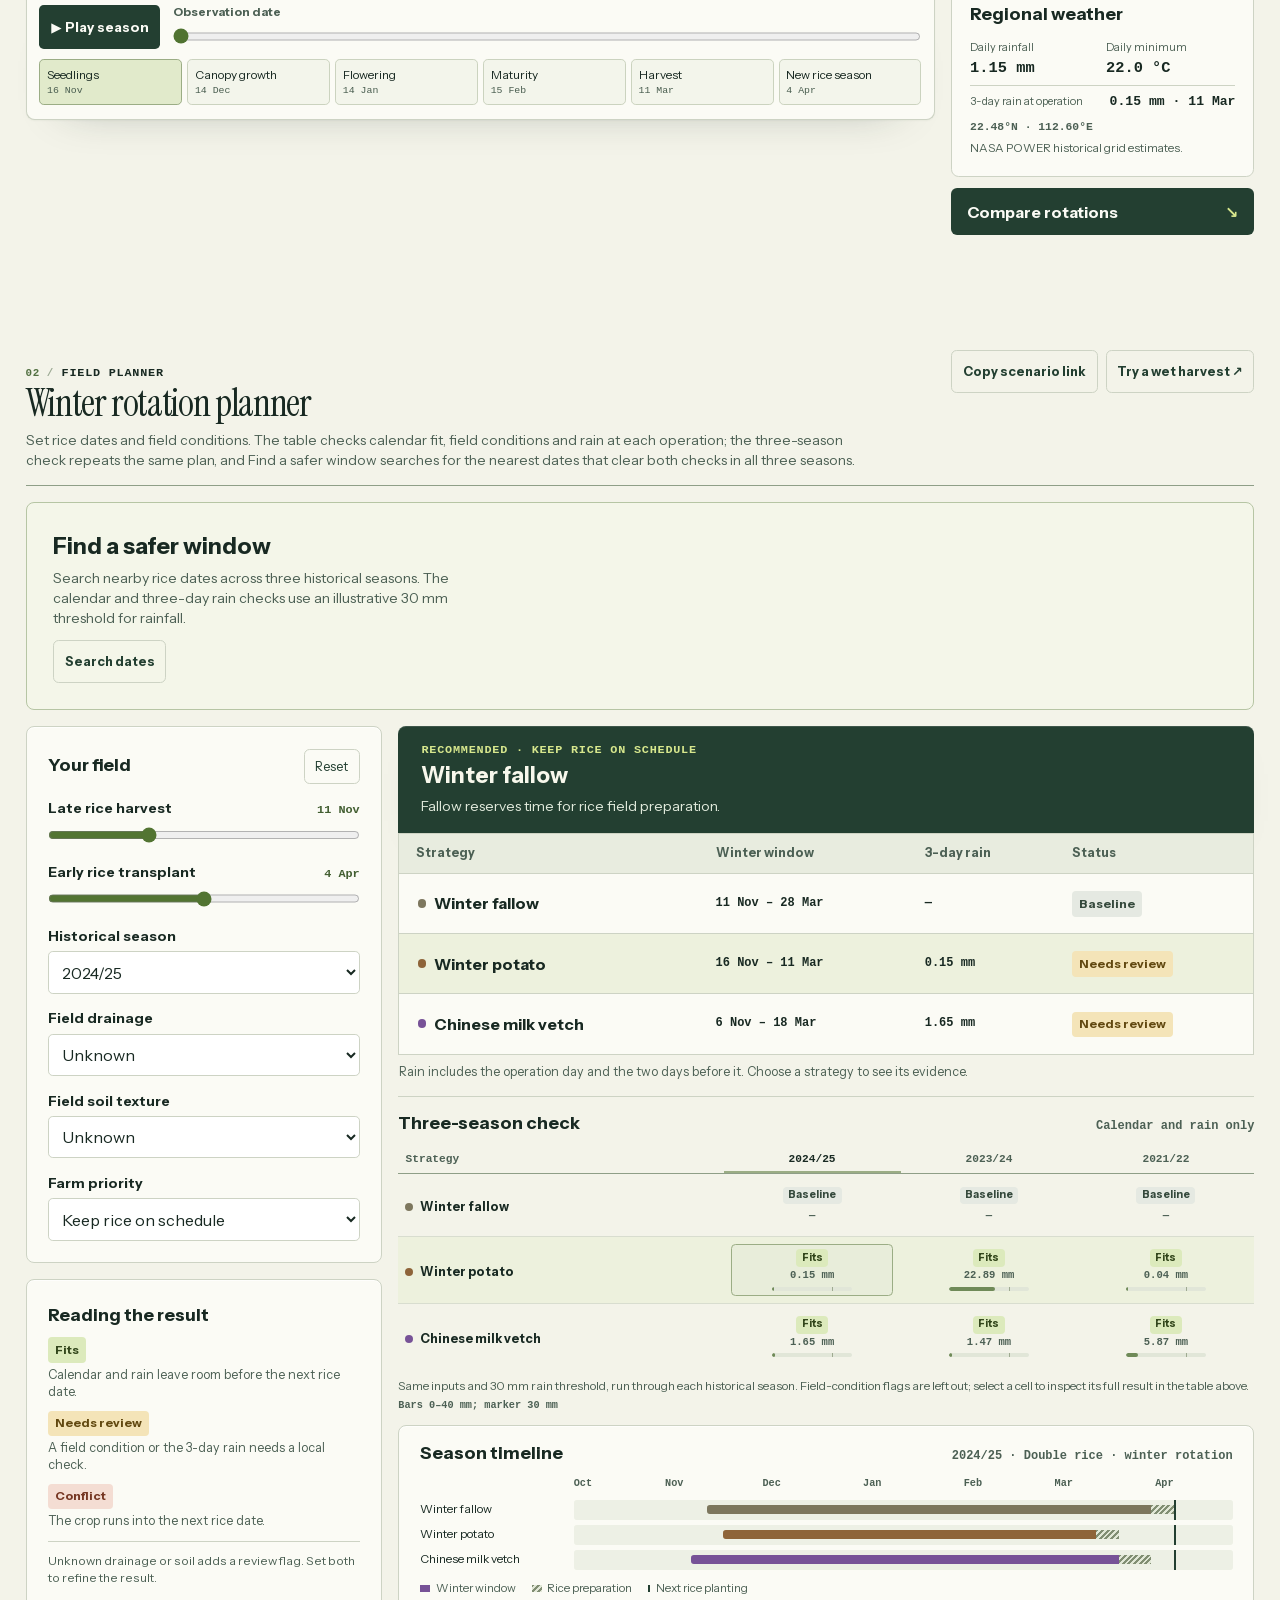
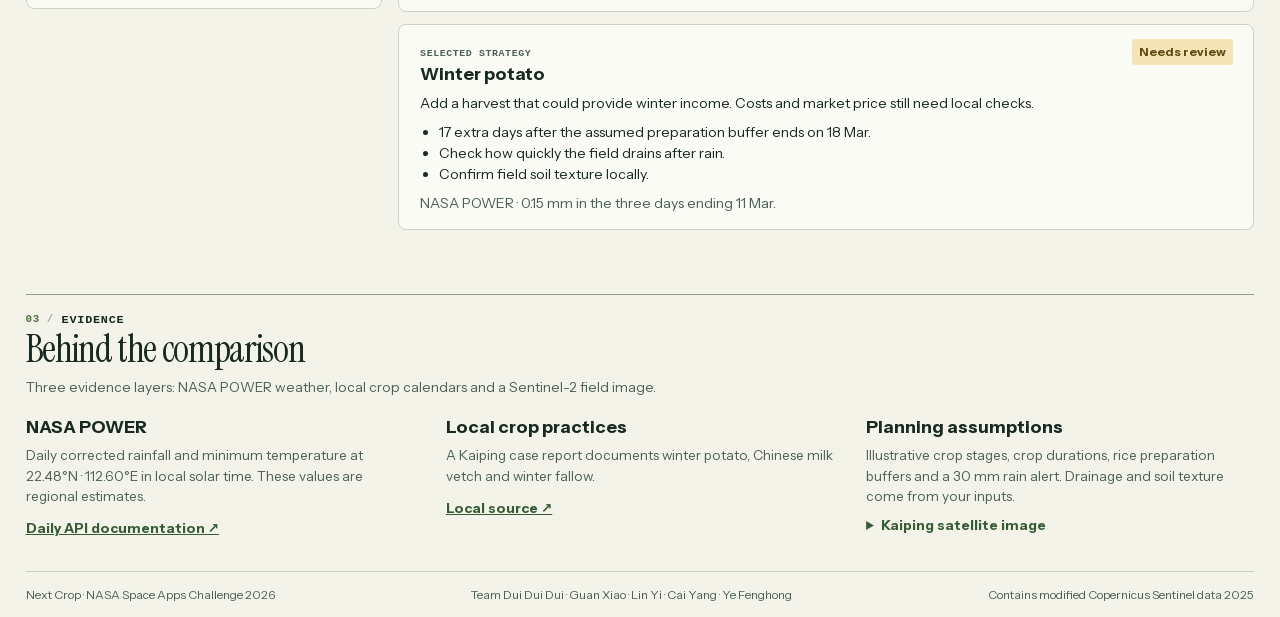
==== commit a9d77993: "Smooth crop growth playback across all rotations" ====
--- a/index.html
+++ b/index.html
@@ -29,10 +29,10 @@
   <script defer src="sites.js?v=20261115h"></script>
   <script defer src="model.js?v=20261115g"></script>
   <script defer src="globe.js?v=20261115g"></script>
-  <script defer src="plant-art.js?v=20261115g"></script>
-  <script defer src="field-art.js?v=20261115g"></script>
-  <script defer src="field.js?v=20261115g"></script>
-  <script defer src="app.js?v=20261115i"></script>
+  <script defer src="plant-art.js?v=20261115j"></script>
+  <script defer src="field-art.js?v=20261115j"></script>
+  <script defer src="field.js?v=20261115j"></script>
+  <script defer src="app.js?v=20261115j"></script>
 </head>
 <body>
   <a class="skip" href="#atlas" data-t="skip">Skip to the regions</a>
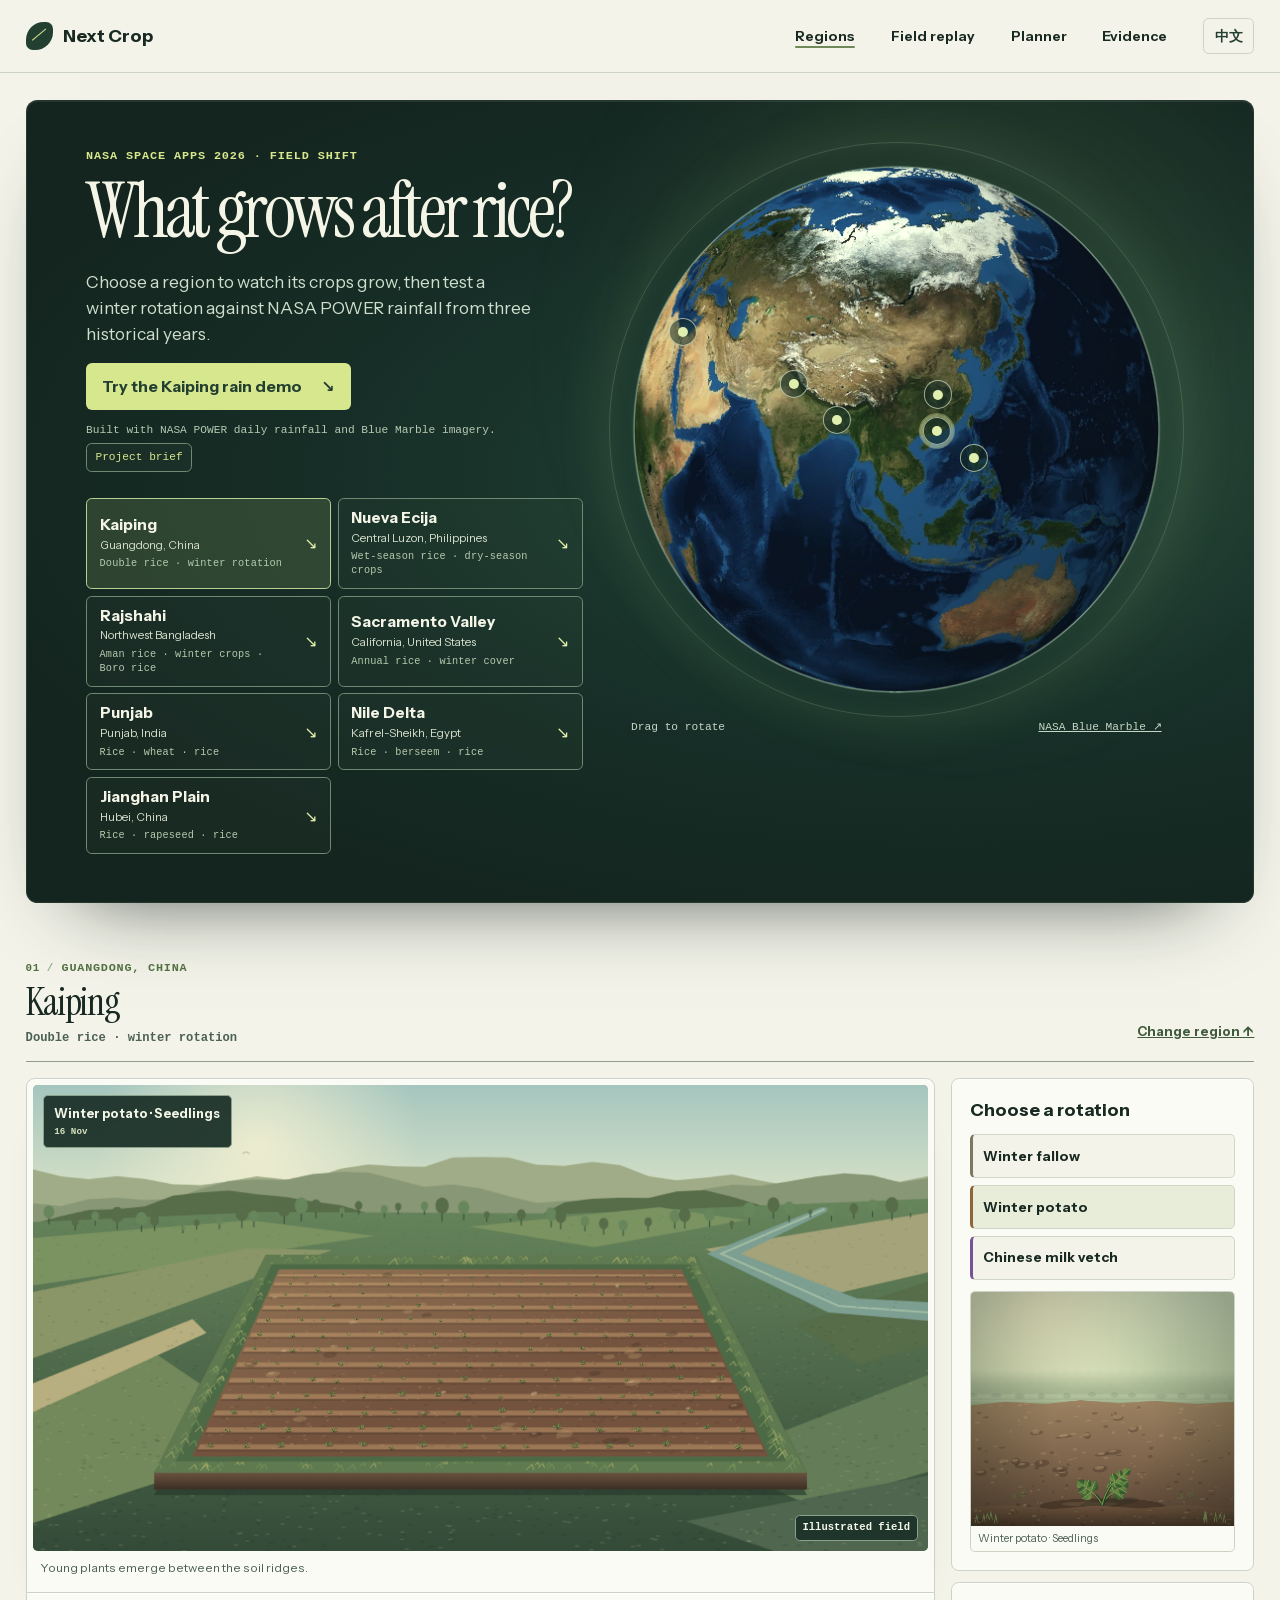
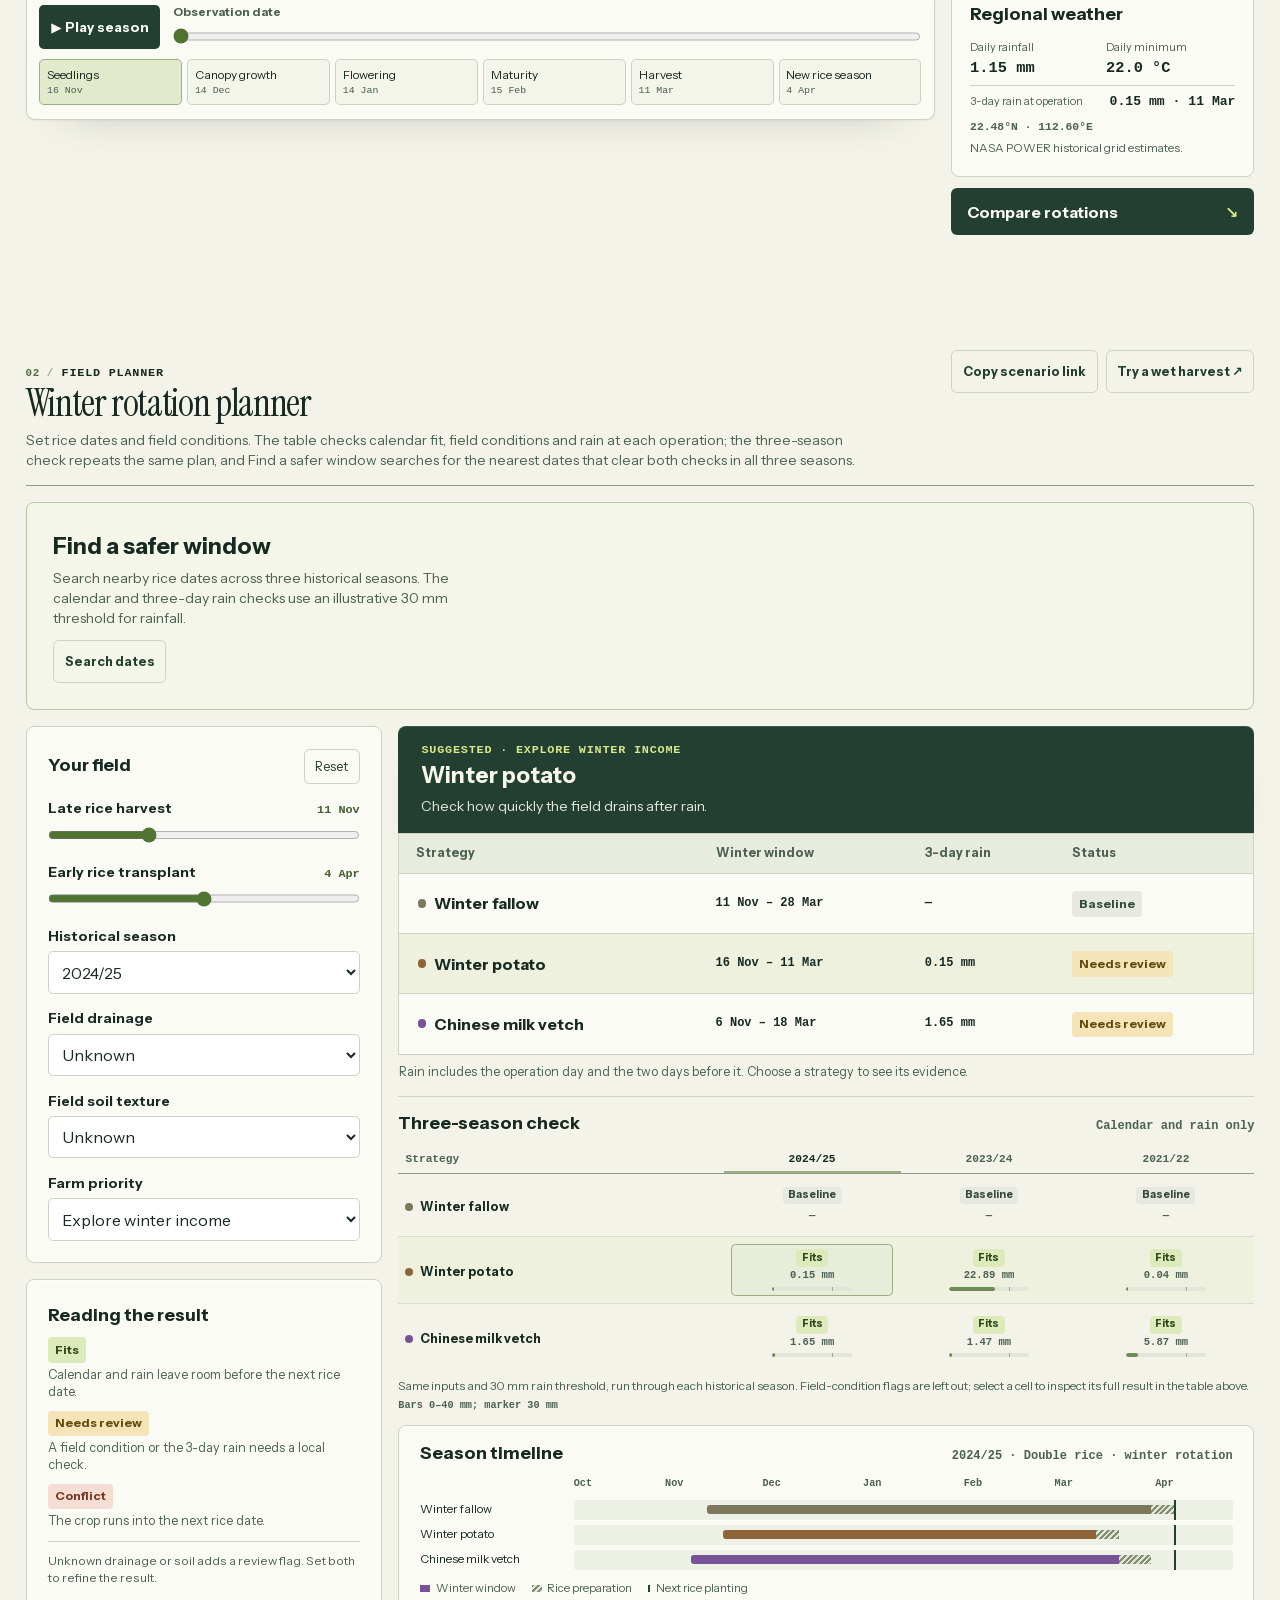
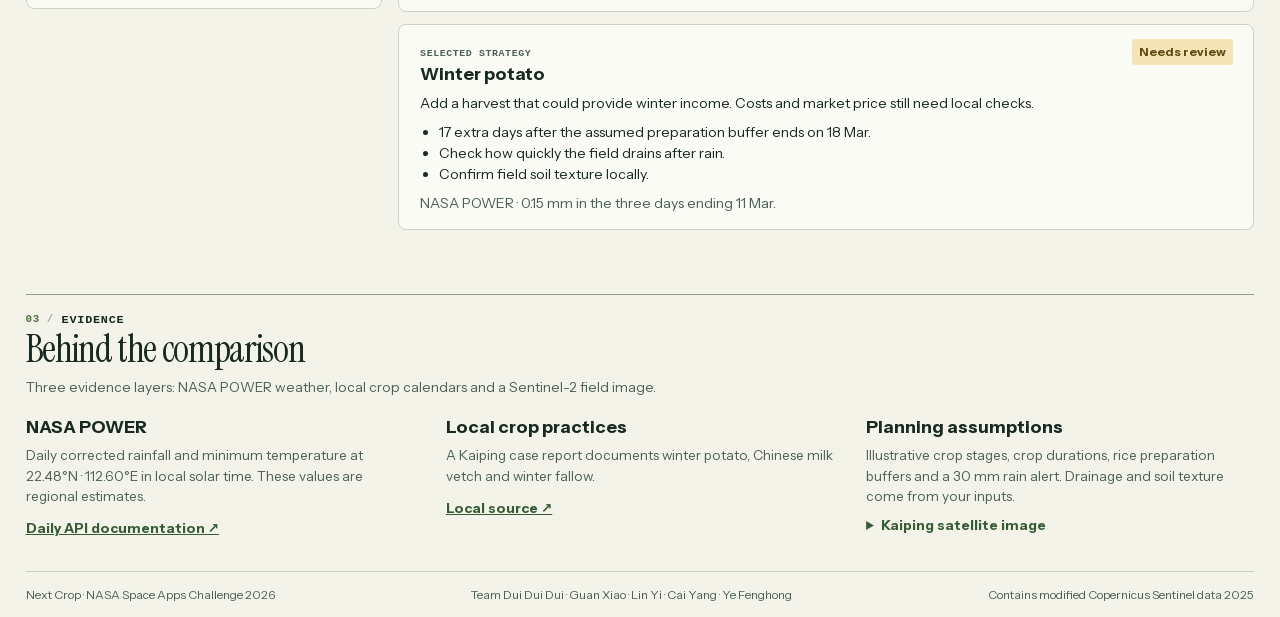
==== commit d0c269ae: "Bust the cache for the updated planner styles and script" ====
--- a/index.html
+++ b/index.html
@@ -23,7 +23,7 @@
   <link rel="icon" href="assets/favicon.svg" type="image/svg+xml">
   <link rel="preload" href="assets/fonts/instrument-sans.woff2" as="font" type="font/woff2" crossorigin>
   <link rel="preload" href="assets/fonts/instrument-serif.woff2" as="font" type="font/woff2" crossorigin>
-  <link rel="stylesheet" href="styles.css?v=20261115i">
+  <link rel="stylesheet" href="styles.css?v=20261115k">
   <script defer src="assets/weather.js?v=20261115g"></script>
   <script defer src="assets/earth.js?v=20261115g"></script>
   <script defer src="sites.js?v=20261115h"></script>
@@ -32,7 +32,7 @@
   <script defer src="plant-art.js?v=20261115j"></script>
   <script defer src="field-art.js?v=20261115j"></script>
   <script defer src="field.js?v=20261115j"></script>
-  <script defer src="app.js?v=20261115j"></script>
+  <script defer src="app.js?v=20261115k"></script>
 </head>
 <body>
   <a class="skip" href="#atlas" data-t="skip">Skip to the regions</a>
--- a/styles.css
+++ b/styles.css
@@ -273,7 +273,11 @@
   .planner-grid { grid-template-columns: minmax(13rem, .8fr) minmax(0, 1.65fr); }
 }
 @media (max-width: 48rem) {
-  .planner-grid { grid-template-columns: minmax(0, 1fr); }
+  .planner-grid { display: flex; flex-direction: column; align-items: stretch; }
+  .settings-column { display: contents; }
+  .planner-grid .settings { order: 1; }
+  .planner-grid .results { order: 2; }
+  .planner-grid .reading-guide { order: 3; }
   .nav-toggle { display: inline-flex; }
   .nav-marker { display: none; }
   .nav-links { display: none; position: absolute; inset-block-start: calc(100% + 1rem); inset-inline-end: 0; z-index: 5; min-inline-size: 12rem; padding: .35rem; flex-direction: column; align-items: stretch; gap: .08rem; border: 1px solid var(--line); border-radius: .45rem; background: var(--white); box-shadow: 0 18px 38px -22px rgb(24 41 34 / .5); }
